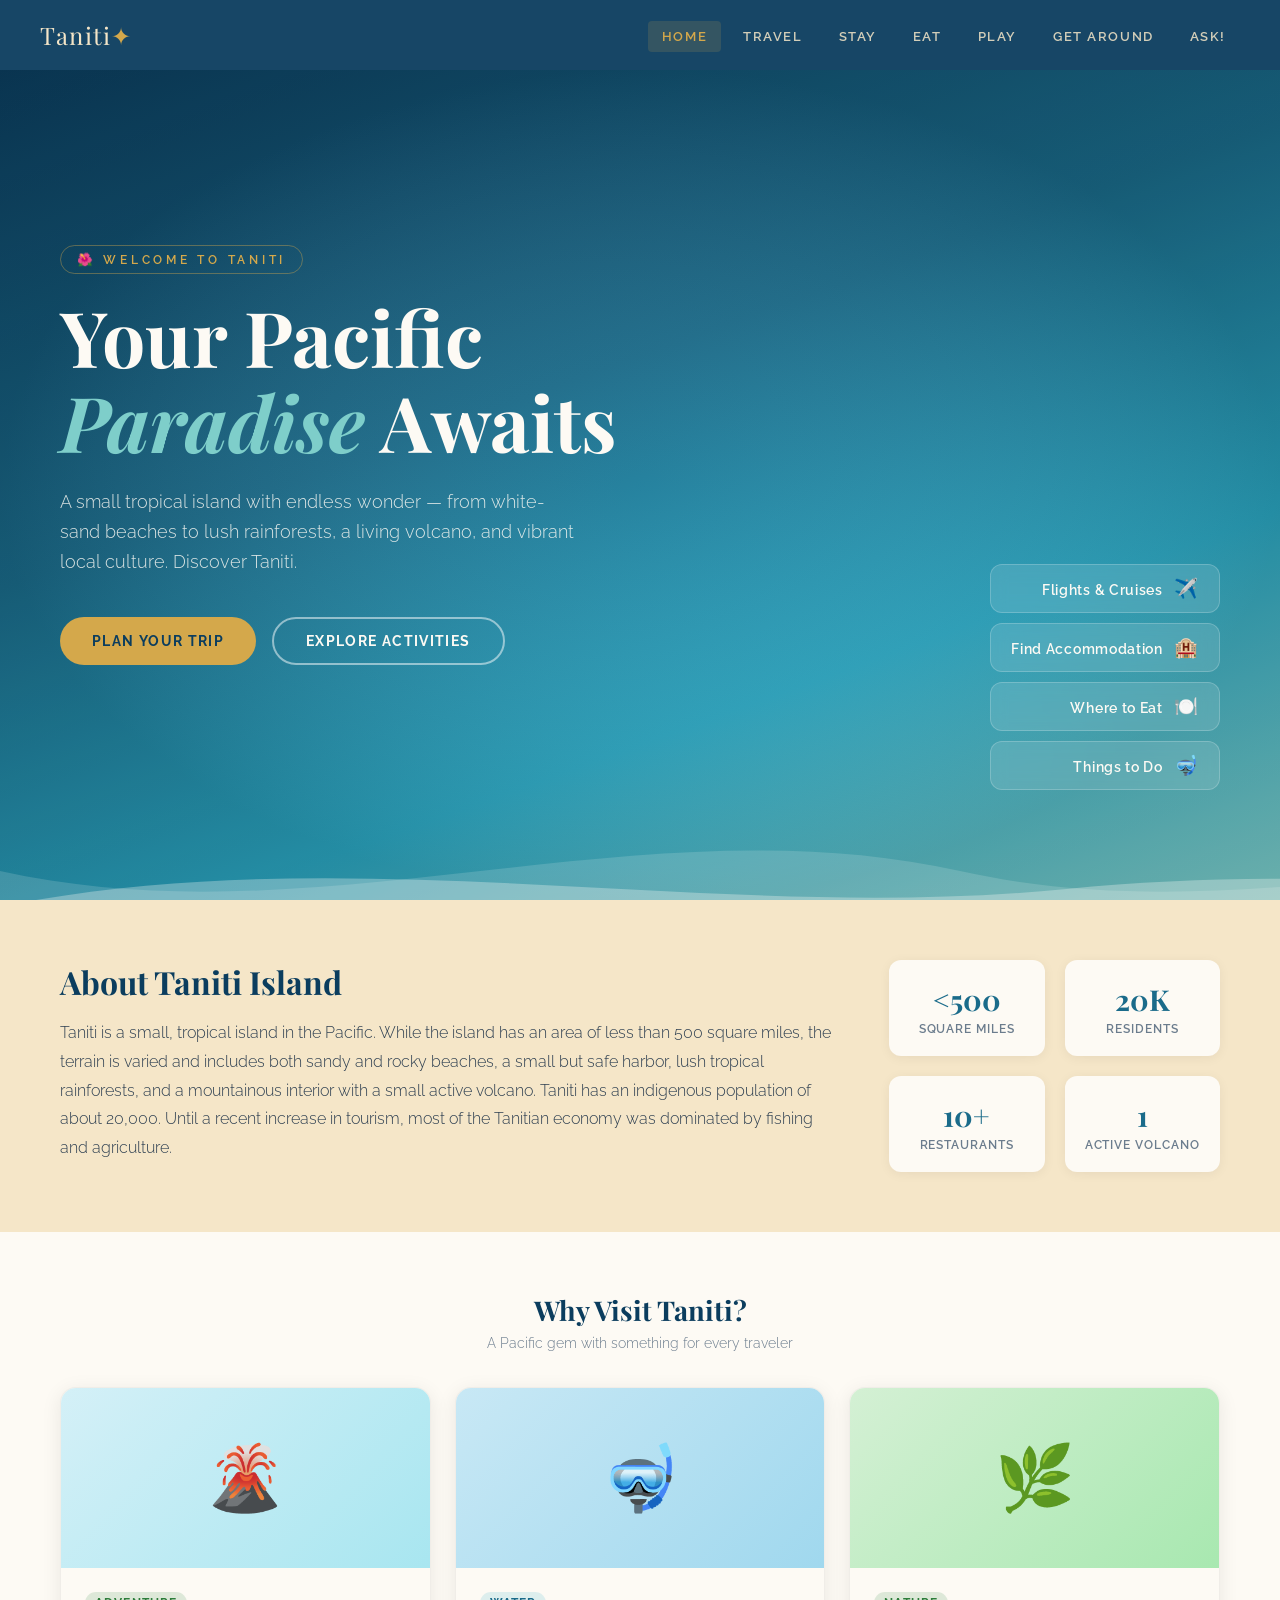
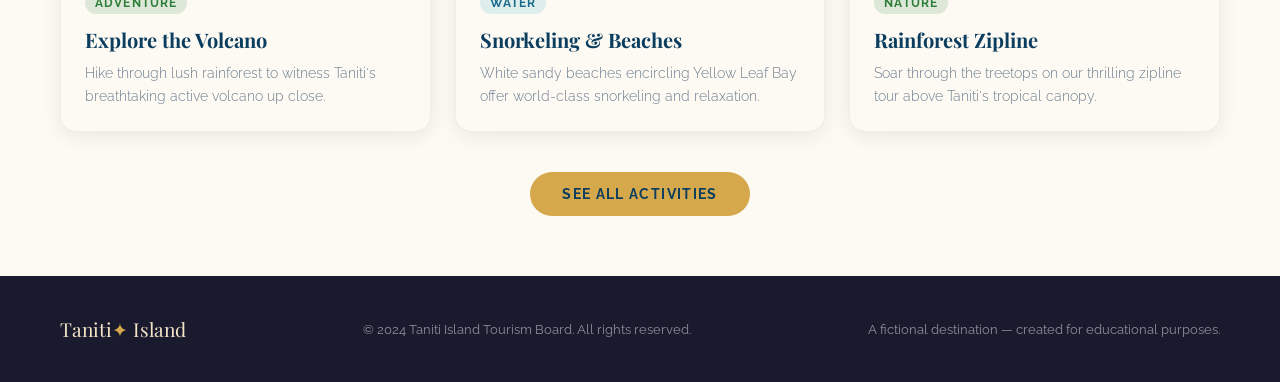
==== index.html @ 2d3d03e2 "Rename taniti_island.html to index.html" ====
<!DOCTYPE html>
<html lang="en">
<head>
<meta charset="UTF-8">
<meta name="viewport" content="width=device-width, initial-scale=1.0">
<title>Taniti Island — Your Pacific Paradise</title>
<link rel="preconnect" href="https://fonts.googleapis.com">
<link href="https://fonts.googleapis.com/css2?family=Playfair+Display:ital,wght@0,400;0,700;1,400&family=Raleway:wght@300;400;500;600&display=swap" rel="stylesheet">

<style>
  /* ===== CSS VARIABLES ===== */
  :root {
    --sand: #F5E6C8;
    --deep-ocean: #0B3D5E;
    --ocean: #1A6B8A;
    --lagoon: #2AA5C0;
    --seafoam: #7ECECA;
    --palm: #2D7D3A;
    --leaf: #4CA85A;
    --volcano: #C0432B;
    --gold: #D4A84B;
    --white: #FDFAF4;
    --dark: #1A1A2E;
    --text: #2C3E50;
    --light-text: #6B7C8D;
    --nav-h: 70px;
  }

  * { margin: 0; padding: 0; box-sizing: border-box; }

  html { scroll-behavior: smooth; }

  body {
    font-family: 'Raleway', sans-serif;
    background: var(--white);
    color: var(--text);
    overflow-x: hidden;
  }

  /* ===== NAVIGATION ===== */
  nav {
    position: fixed;
    top: 0; left: 0; right: 0;
    z-index: 1000;
    height: var(--nav-h);
    background: rgba(11, 61, 94, 0.95);
    backdrop-filter: blur(10px);
    display: flex;
    align-items: center;
    justify-content: space-between;
    padding: 0 40px;
    transition: background 0.3s;
  }

  nav.scrolled { background: rgba(11, 61, 94, 1); }

  .nav-logo {
    font-family: 'Playfair Display', serif;
    font-size: 1.5rem;
    color: var(--sand);
    text-decoration: none;
    letter-spacing: 0.05em;
  }

  .nav-logo span { color: var(--gold); }

  .nav-links {
    display: flex;
    gap: 8px;
    list-style: none;
  }

  .nav-links a {
    color: rgba(245, 230, 200, 0.85);
    text-decoration: none;
    font-size: 0.82rem;
    font-weight: 600;
    letter-spacing: 0.12em;
    text-transform: uppercase;
    padding: 8px 14px;
    border-radius: 4px;
    transition: all 0.2s;
  }

  .nav-links a:hover {
    color: var(--sand);
    background: rgba(255,255,255,0.1);
  }

  .nav-links a.active {
    color: var(--gold);
    background: rgba(212, 168, 75, 0.15);
  }

  .hamburger {
    display: none;
    flex-direction: column;
    gap: 5px;
    background: none;
    border: none;
    cursor: pointer;
    padding: 8px;
  }

  .hamburger span {
    display: block;
    width: 24px;
    height: 2px;
    background: var(--sand);
    transition: all 0.3s;
  }

  /* ===== PAGES / SECTIONS ===== */
  .page {
    display: none;
    min-height: 100vh;
    padding-top: var(--nav-h);
    animation: fadeIn 0.4s ease;
  }

  .page.active { display: block; }

  @keyframes fadeIn {
    from { opacity: 0; transform: translateY(10px); }
    to { opacity: 1; transform: translateY(0); }
  }

  /* ===== HERO ===== */
  .hero {
    min-height: calc(100vh - var(--nav-h));
    background: linear-gradient(160deg, var(--deep-ocean) 0%, var(--ocean) 40%, var(--lagoon) 70%, var(--seafoam) 100%);
    position: relative;
    display: flex;
    align-items: center;
    overflow: hidden;
  }

  .hero::before {
    content: '';
    position: absolute;
    inset: 0;
    background: url("data:image/svg+xml,%3Csvg xmlns='http://www.w3.org/2000/svg' width='100%25' height='100%25'%3E%3Cdefs%3E%3CradialGradient id='a' cx='50%25' cy='50%25'%3E%3Cstop offset='0' stop-color='%23ffffff' stop-opacity='.03'/%3E%3Cstop offset='1' stop-color='%23000000' stop-opacity='.15'/%3E%3C/radialGradient%3E%3C/defs%3E%3Crect width='100%25' height='100%25' fill='url(%23a)'/%3E%3C/svg%3E");
  }

  /* Wave decoration */
  .waves {
    position: absolute;
    bottom: 0; left: 0; right: 0;
    height: 100px;
    overflow: hidden;
  }

  .waves svg { display: block; width: 200%; animation: wave 8s linear infinite; }

  @keyframes wave {
    from { transform: translateX(0); }
    to { transform: translateX(-50%); }
  }

  .hero-content {
    position: relative;
    z-index: 2;
    max-width: 750px;
    padding: 60px 60px 120px;
  }

  .hero-eyebrow {
    display: inline-block;
    color: var(--gold);
    font-size: 0.78rem;
    font-weight: 600;
    letter-spacing: 0.3em;
    text-transform: uppercase;
    margin-bottom: 20px;
    border: 1px solid rgba(212,168,75,0.4);
    padding: 6px 16px;
    border-radius: 20px;
  }

  .hero h1 {
    font-family: 'Playfair Display', serif;
    font-size: clamp(2.8rem, 6vw, 5.5rem);
    color: var(--white);
    line-height: 1.1;
    margin-bottom: 24px;
  }

  .hero h1 em {
    font-style: italic;
    color: var(--seafoam);
  }

  .hero p {
    font-size: 1.1rem;
    color: rgba(253, 250, 244, 0.85);
    line-height: 1.7;
    max-width: 520px;
    margin-bottom: 40px;
    font-weight: 300;
  }

  .hero-btns { display: flex; gap: 16px; flex-wrap: wrap; }

  .btn {
    display: inline-block;
    padding: 14px 32px;
    border-radius: 50px;
    font-family: 'Raleway', sans-serif;
    font-size: 0.85rem;
    font-weight: 700;
    letter-spacing: 0.1em;
    text-transform: uppercase;
    cursor: pointer;
    border: none;
    transition: all 0.3s;
    text-decoration: none;
  }

  .btn-primary {
    background: var(--gold);
    color: var(--deep-ocean);
  }

  .btn-primary:hover {
    background: #e8bb55;
    transform: translateY(-2px);
    box-shadow: 0 8px 24px rgba(212,168,75,0.4);
  }

  .btn-outline {
    background: transparent;
    color: var(--white);
    border: 2px solid rgba(255,255,255,0.5);
  }

  .btn-outline:hover {
    border-color: var(--white);
    background: rgba(255,255,255,0.1);
    transform: translateY(-2px);
  }

  /* Quick nav cards on hero */
  .quick-nav {
    position: absolute;
    bottom: 110px;
    right: 60px;
    display: flex;
    flex-direction: column;
    gap: 10px;
  }

  .quick-card {
    background: rgba(255,255,255,0.12);
    backdrop-filter: blur(8px);
    border: 1px solid rgba(255,255,255,0.2);
    border-radius: 12px;
    padding: 12px 20px;
    color: var(--white);
    cursor: pointer;
    transition: all 0.2s;
    text-align: right;
    font-size: 0.85rem;
    font-weight: 600;
    letter-spacing: 0.05em;
  }

  .quick-card:hover {
    background: rgba(255,255,255,0.2);
    transform: translateX(-4px);
  }

  .quick-card .icon { font-size: 1.2rem; margin-left: 8px; }

  /* ===== ABOUT STRIP ===== */
  .about-strip {
    background: var(--sand);
    padding: 60px;
    display: flex;
    gap: 50px;
    align-items: flex-start;
  }

  .about-text { flex: 1; }

  .about-text h2 {
    font-family: 'Playfair Display', serif;
    font-size: 2rem;
    color: var(--deep-ocean);
    margin-bottom: 16px;
  }

  .about-text p {
    color: var(--text);
    line-height: 1.8;
    font-weight: 300;
    font-size: 1rem;
  }

  .island-stats {
    display: grid;
    grid-template-columns: 1fr 1fr;
    gap: 20px;
    min-width: 280px;
  }

  .stat-box {
    background: var(--white);
    border-radius: 12px;
    padding: 20px;
    text-align: center;
    box-shadow: 0 2px 12px rgba(0,0,0,0.06);
  }

  .stat-box .num {
    font-family: 'Playfair Display', serif;
    font-size: 1.8rem;
    color: var(--ocean);
    font-weight: 700;
  }

  .stat-box .label {
    font-size: 0.75rem;
    color: var(--light-text);
    font-weight: 600;
    letter-spacing: 0.08em;
    text-transform: uppercase;
    margin-top: 4px;
  }

  /* ===== SECTION STYLES ===== */
  .section-hero {
    background: linear-gradient(135deg, var(--deep-ocean) 0%, var(--ocean) 100%);
    padding: 80px 60px 60px;
    color: var(--white);
    position: relative;
    overflow: hidden;
  }

  .section-hero::after {
    content: attr(data-emoji);
    position: absolute;
    right: 80px;
    top: 50%;
    transform: translateY(-50%);
    font-size: 8rem;
    opacity: 0.15;
  }

  .section-hero h1 {
    font-family: 'Playfair Display', serif;
    font-size: 3rem;
    margin-bottom: 12px;
  }

  .section-hero p {
    font-size: 1.05rem;
    opacity: 0.8;
    font-weight: 300;
    max-width: 600px;
  }

  .breadcrumb {
    font-size: 0.8rem;
    opacity: 0.6;
    margin-bottom: 16px;
    font-weight: 500;
    letter-spacing: 0.1em;
    text-transform: uppercase;
  }

  .content-area { padding: 60px; }

  /* ===== TABS ===== */
  .tabs {
    display: flex;
    gap: 4px;
    background: var(--sand);
    border-radius: 12px;
    padding: 6px;
    margin-bottom: 40px;
    flex-wrap: wrap;
  }

  .tab-btn {
    padding: 10px 22px;
    border-radius: 8px;
    border: none;
    background: transparent;
    color: var(--light-text);
    font-family: 'Raleway', sans-serif;
    font-size: 0.85rem;
    font-weight: 600;
    cursor: pointer;
    transition: all 0.2s;
    letter-spacing: 0.05em;
  }

  .tab-btn.active {
    background: var(--white);
    color: var(--ocean);
    box-shadow: 0 2px 8px rgba(0,0,0,0.1);
  }

  .tab-content { display: none; }
  .tab-content.active { display: block; animation: fadeIn 0.3s ease; }

  /* ===== CARDS ===== */
  .card-grid {
    display: grid;
    grid-template-columns: repeat(auto-fill, minmax(280px, 1fr));
    gap: 24px;
    margin-bottom: 40px;
  }

  .card {
    background: var(--white);
    border-radius: 16px;
    overflow: hidden;
    box-shadow: 0 4px 20px rgba(0,0,0,0.08);
    transition: all 0.3s;
    border: 1px solid rgba(0,0,0,0.05);
  }

  .card:hover {
    transform: translateY(-4px);
    box-shadow: 0 12px 40px rgba(0,0,0,0.12);
  }

  .card-img {
    height: 180px;
    display: flex;
    align-items: center;
    justify-content: center;
    font-size: 4rem;
  }

  .card-body { padding: 24px; }

  .card-body h3 {
    font-family: 'Playfair Display', serif;
    font-size: 1.25rem;
    color: var(--deep-ocean);
    margin-bottom: 8px;
  }

  .card-body p {
    color: var(--light-text);
    font-size: 0.9rem;
    line-height: 1.6;
    font-weight: 300;
  }

  .card-tag {
    display: inline-block;
    font-size: 0.72rem;
    font-weight: 700;
    letter-spacing: 0.1em;
    text-transform: uppercase;
    padding: 4px 10px;
    border-radius: 20px;
    margin-bottom: 12px;
  }

  .tag-local { background: rgba(76,168,90,0.15); color: var(--palm); }
  .tag-resort { background: rgba(212,168,75,0.2); color: #9a7410; }
  .tag-budget { background: rgba(26,107,138,0.15); color: var(--ocean); }
  .tag-family { background: rgba(192,67,43,0.12); color: var(--volcano); }
  .tag-outdoor { background: rgba(45,125,58,0.15); color: var(--palm); }
  .tag-culture { background: rgba(212,168,75,0.2); color: #9a7410; }
  .tag-water { background: rgba(42,165,192,0.15); color: var(--ocean); }
  .tag-rainy { background: rgba(107,124,141,0.15); color: var(--light-text); }

  /* ===== BOOKING WIDGET ===== */
  .booking-widget {
    background: linear-gradient(135deg, var(--deep-ocean), var(--ocean));
    border-radius: 20px;
    padding: 36px;
    margin-bottom: 40px;
    color: var(--white);
  }

  .booking-widget h3 {
    font-family: 'Playfair Display', serif;
    font-size: 1.5rem;
    margin-bottom: 6px;
  }

  .booking-widget p { opacity: 0.7; font-size: 0.9rem; margin-bottom: 24px; font-weight: 300; }

  .booking-form {
    display: grid;
    grid-template-columns: repeat(auto-fit, minmax(160px, 1fr));
    gap: 14px;
    align-items: end;
  }

  .form-group label {
    display: block;
    font-size: 0.75rem;
    font-weight: 600;
    letter-spacing: 0.1em;
    text-transform: uppercase;
    opacity: 0.7;
    margin-bottom: 8px;
  }

  .form-group input,
  .form-group select {
    width: 100%;
    padding: 12px 16px;
    border-radius: 10px;
    border: 1px solid rgba(255,255,255,0.2);
    background: rgba(255,255,255,0.1);
    color: var(--white);
    font-family: 'Raleway', sans-serif;
    font-size: 0.9rem;
    outline: none;
    transition: border 0.2s;
  }

  .form-group input::placeholder { opacity: 0.5; }

  .form-group input:focus,
  .form-group select:focus {
    border-color: rgba(255,255,255,0.5);
    background: rgba(255,255,255,0.15);
  }

  .form-group select option { background: var(--deep-ocean); }

  .btn-book {
    padding: 14px 28px;
    border-radius: 10px;
    background: var(--gold);
    color: var(--deep-ocean);
    font-family: 'Raleway', sans-serif;
    font-weight: 700;
    font-size: 0.9rem;
    border: none;
    cursor: pointer;
    transition: all 0.2s;
    white-space: nowrap;
  }

  .btn-book:hover { background: #e8bb55; transform: translateY(-1px); }

  /* ===== TRANSPORT CARDS ===== */
  .transport-grid {
    display: grid;
    grid-template-columns: repeat(auto-fill, minmax(240px, 1fr));
    gap: 20px;
  }

  .transport-card {
    background: var(--white);
    border-radius: 16px;
    padding: 28px;
    box-shadow: 0 4px 20px rgba(0,0,0,0.06);
    border-left: 4px solid var(--lagoon);
    transition: transform 0.2s;
  }

  .transport-card:hover { transform: translateY(-3px); }

  .transport-card .t-icon { font-size: 2.5rem; margin-bottom: 14px; }

  .transport-card h3 {
    font-family: 'Playfair Display', serif;
    font-size: 1.15rem;
    color: var(--deep-ocean);
    margin-bottom: 8px;
  }

  .transport-card p {
    color: var(--light-text);
    font-size: 0.88rem;
    line-height: 1.6;
    font-weight: 300;
  }

  /* ===== MAP PLACEHOLDER ===== */
  .map-container {
    background: linear-gradient(135deg, #d4e8f0 0%, #a8d4e0 50%, #7ec8d8 100%);
    border-radius: 20px;
    height: 380px;
    display: flex;
    align-items: center;
    justify-content: center;
    flex-direction: column;
    gap: 12px;
    margin-top: 40px;
    position: relative;
    overflow: hidden;
    border: 2px solid rgba(26,107,138,0.2);
  }

  .map-container::before {
    content: '';
    position: absolute;
    inset: 0;
    background: url("data:image/svg+xml,%3Csvg xmlns='http://www.w3.org/2000/svg' width='60' height='60'%3E%3Ccircle cx='30' cy='30' r='1' fill='rgba(11,61,94,0.1)'/%3E%3C/svg%3E") repeat;
  }

  .map-pin {
    font-size: 3rem;
    filter: drop-shadow(0 4px 8px rgba(0,0,0,0.2));
    animation: bounce 2s ease-in-out infinite;
  }

  @keyframes bounce {
    0%, 100% { transform: translateY(0); }
    50% { transform: translateY(-10px); }
  }

  .map-container p {
    color: var(--deep-ocean);
    font-weight: 600;
    font-size: 0.95rem;
    opacity: 0.8;
    position: relative;
  }

  .map-container span {
    font-size: 0.8rem;
    opacity: 0.6;
    position: relative;
  }

  /* ===== RESTAURANT ITEMS ===== */
  .restaurant-list { display: flex; flex-direction: column; gap: 16px; }

  .restaurant-item {
    background: var(--white);
    border-radius: 14px;
    padding: 20px 24px;
    display: flex;
    align-items: center;
    gap: 20px;
    box-shadow: 0 2px 12px rgba(0,0,0,0.06);
    transition: transform 0.2s;
  }

  .restaurant-item:hover { transform: translateX(4px); }

  .r-icon {
    width: 56px;
    height: 56px;
    border-radius: 14px;
    display: flex;
    align-items: center;
    justify-content: center;
    font-size: 1.6rem;
    flex-shrink: 0;
  }

  .restaurant-item h4 {
    font-family: 'Playfair Display', serif;
    font-size: 1.05rem;
    color: var(--deep-ocean);
    margin-bottom: 4px;
  }

  .restaurant-item p {
    font-size: 0.85rem;
    color: var(--light-text);
    font-weight: 300;
  }

  .r-location {
    margin-left: auto;
    font-size: 0.78rem;
    font-weight: 600;
    color: var(--light-text);
    letter-spacing: 0.08em;
    text-transform: uppercase;
    text-align: right;
    flex-shrink: 0;
  }

  /* ===== FAQ ===== */
  .faq-list { display: flex; flex-direction: column; gap: 12px; }

  .faq-item {
    background: var(--white);
    border-radius: 14px;
    overflow: hidden;
    box-shadow: 0 2px 10px rgba(0,0,0,0.06);
  }

  .faq-question {
    width: 100%;
    padding: 20px 24px;
    background: none;
    border: none;
    text-align: left;
    font-family: 'Raleway', sans-serif;
    font-size: 0.95rem;
    font-weight: 600;
    color: var(--deep-ocean);
    cursor: pointer;
    display: flex;
    justify-content: space-between;
    align-items: center;
    transition: background 0.2s;
  }

  .faq-question:hover { background: rgba(26,107,138,0.05); }

  .faq-question.open { color: var(--ocean); }

  .faq-arrow {
    transition: transform 0.3s;
    color: var(--lagoon);
    font-size: 1.1rem;
  }

  .faq-question.open .faq-arrow { transform: rotate(180deg); }

  .faq-answer {
    max-height: 0;
    overflow: hidden;
    transition: max-height 0.35s ease;
  }

  .faq-answer-inner {
    padding: 0 24px 20px;
    color: var(--light-text);
    font-size: 0.9rem;
    line-height: 1.7;
    font-weight: 300;
    border-top: 1px solid rgba(0,0,0,0.05);
    padding-top: 16px;
  }

  /* ===== CONTACT FORM ===== */
  .contact-form {
    background: var(--white);
    border-radius: 20px;
    padding: 40px;
    box-shadow: 0 4px 24px rgba(0,0,0,0.08);
    max-width: 640px;
  }

  .contact-form h3 {
    font-family: 'Playfair Display', serif;
    font-size: 1.6rem;
    color: var(--deep-ocean);
    margin-bottom: 8px;
  }

  .contact-form > p {
    color: var(--light-text);
    font-size: 0.9rem;
    margin-bottom: 28px;
    font-weight: 300;
  }

  .cf-group { margin-bottom: 20px; }

  .cf-group label {
    display: block;
    font-size: 0.8rem;
    font-weight: 700;
    letter-spacing: 0.08em;
    text-transform: uppercase;
    color: var(--deep-ocean);
    margin-bottom: 8px;
  }

  .cf-group input,
  .cf-group textarea,
  .cf-group select {
    width: 100%;
    padding: 13px 16px;
    border: 1.5px solid #e0e7ed;
    border-radius: 10px;
    font-family: 'Raleway', sans-serif;
    font-size: 0.9rem;
    color: var(--text);
    outline: none;
    transition: border 0.2s;
    background: var(--white);
  }

  .cf-group input:focus,
  .cf-group textarea:focus,
  .cf-group select:focus {
    border-color: var(--lagoon);
    box-shadow: 0 0 0 3px rgba(42,165,192,0.15);
  }

  .cf-group textarea { height: 120px; resize: vertical; }

  /* ===== FAQ SEARCH ===== */
  .faq-search-wrap {
    position: relative;
    margin-bottom: 28px;
  }

  .faq-search {
    width: 100%;
    padding: 14px 20px 14px 48px;
    border: 1.5px solid #e0e7ed;
    border-radius: 50px;
    font-family: 'Raleway', sans-serif;
    font-size: 0.95rem;
    outline: none;
    transition: border 0.2s;
    background: var(--white);
  }

  .faq-search:focus { border-color: var(--lagoon); }

  .faq-search-icon {
    position: absolute;
    left: 18px;
    top: 50%;
    transform: translateY(-50%);
    color: var(--light-text);
    font-size: 1rem;
  }

  /* ===== CONFIRMATION ===== */
  .confirmation-box {
    background: linear-gradient(135deg, var(--palm), var(--leaf));
    color: var(--white);
    border-radius: 20px;
    padding: 50px;
    text-align: center;
    display: none;
  }

  .confirmation-box.show { display: block; animation: fadeIn 0.4s ease; }

  .confirmation-box .check { font-size: 4rem; margin-bottom: 16px; }

  .confirmation-box h3 {
    font-family: 'Playfair Display', serif;
    font-size: 2rem;
    margin-bottom: 12px;
  }

  .confirmation-box p { opacity: 0.85; font-weight: 300; font-size: 1rem; }

  /* ===== FOOTER ===== */
  footer {
    background: var(--dark);
    color: rgba(255,255,255,0.5);
    padding: 40px 60px;
    display: flex;
    justify-content: space-between;
    align-items: center;
    flex-wrap: wrap;
    gap: 20px;
  }

  footer .logo {
    font-family: 'Playfair Display', serif;
    font-size: 1.2rem;
    color: var(--sand);
  }

  footer .logo span { color: var(--gold); }

  footer p { font-size: 0.8rem; }

  footer nav-links { display: flex; gap: 20px; }

  .info-badge {
    display: inline-flex;
    align-items: center;
    gap: 6px;
    background: rgba(192,67,43,0.1);
    color: var(--volcano);
    border: 1px solid rgba(192,67,43,0.2);
    border-radius: 20px;
    padding: 5px 14px;
    font-size: 0.78rem;
    font-weight: 600;
    margin-bottom: 20px;
  }

  .section-divider {
    height: 3px;
    background: linear-gradient(90deg, var(--lagoon), var(--seafoam), transparent);
    border: none;
    margin: 40px 0;
  }

  h2.sub-heading {
    font-family: 'Playfair Display', serif;
    font-size: 1.7rem;
    color: var(--deep-ocean);
    margin-bottom: 6px;
  }

  p.sub-desc {
    color: var(--light-text);
    font-size: 0.9rem;
    margin-bottom: 28px;
    font-weight: 300;
  }

  /* ===== RESPONSIVE ===== */
  @media (max-width: 768px) {
    nav { padding: 0 20px; }

    .nav-links {
      display: none;
      position: absolute;
      top: var(--nav-h);
      left: 0; right: 0;
      background: var(--deep-ocean);
      flex-direction: column;
      padding: 20px;
      gap: 4px;
    }

    .nav-links.open { display: flex; }
    .hamburger { display: flex; }

    .hero-content { padding: 40px 24px 120px; }
    .quick-nav { display: none; }
    .about-strip { flex-direction: column; padding: 40px 24px; }
    .content-area { padding: 40px 24px; }
    .section-hero { padding: 60px 24px 40px; }
    footer { padding: 30px 24px; flex-direction: column; align-items: flex-start; }
    .booking-form { grid-template-columns: 1fr; }
    .tabs { flex-direction: column; }
  }
</style>
</head>
<body>

<!-- NAVIGATION -->
<nav id="mainNav">
  <a class="nav-logo" href="#" onclick="showPage('home')">Taniti<span>✦</span></a>
  <ul class="nav-links" id="navLinks">
    <li><a href="#" onclick="showPage('home')" class="active" id="nav-home">Home</a></li>
    <li><a href="#" onclick="showPage('travel')" id="nav-travel">Travel</a></li>
    <li><a href="#" onclick="showPage('stay')" id="nav-stay">Stay</a></li>
    <li><a href="#" onclick="showPage('eat')" id="nav-eat">Eat</a></li>
    <li><a href="#" onclick="showPage('play')" id="nav-play">Play</a></li>
    <li><a href="#" onclick="showPage('getaround')" id="nav-getaround">Get Around</a></li>
    <li><a href="#" onclick="showPage('ask')" id="nav-ask">Ask!</a></li>
  </ul>
  <button class="hamburger" id="hamburger" onclick="toggleMenu()">
    <span></span><span></span><span></span>
  </button>
</nav>

<!-- ==================== HOME PAGE ==================== -->
<div id="page-home" class="page active">
  <section class="hero">
    <div class="hero-content">
      <span class="hero-eyebrow">🌺 Welcome to Taniti</span>
      <h1>Your Pacific <em>Paradise</em> Awaits</h1>
      <p>A small tropical island with endless wonder — from white-sand beaches to lush rainforests, a living volcano, and vibrant local culture. Discover Taniti.</p>
      <div class="hero-btns">
        <button class="btn btn-primary" onclick="showPage('travel')">Plan Your Trip</button>
        <button class="btn btn-outline" onclick="showPage('play')">Explore Activities</button>
      </div>
    </div>

    <div class="quick-nav">
      <div class="quick-card" onclick="showPage('travel')">Flights & Cruises <span class="icon">✈️</span></div>
      <div class="quick-card" onclick="showPage('stay')">Find Accommodation <span class="icon">🏨</span></div>
      <div class="quick-card" onclick="showPage('eat')">Where to Eat <span class="icon">🍽️</span></div>
      <div class="quick-card" onclick="showPage('play')">Things to Do <span class="icon">🤿</span></div>
    </div>

    <div class="waves">
      <svg viewBox="0 0 1440 80" xmlns="http://www.w3.org/2000/svg" preserveAspectRatio="none">
        <path d="M0,40 C180,80 360,0 540,40 C720,80 900,0 1080,40 C1260,80 1440,20 1440,40 L1440,80 L0,80 Z" fill="rgba(253,250,244,0.15)"/>
        <path d="M0,60 C200,20 400,70 600,50 C800,30 1000,70 1200,50 C1300,40 1380,60 1440,55 L1440,80 L0,80 Z" fill="rgba(253,250,244,0.3)"/>
      </svg>
    </div>
  </section>

  <section class="about-strip">
    <div class="about-text">
      <h2>About Taniti Island</h2>
      <p>Taniti is a small, tropical island in the Pacific. While the island has an area of less than 500 square miles, the terrain is varied and includes both sandy and rocky beaches, a small but safe harbor, lush tropical rainforests, and a mountainous interior with a small active volcano. Taniti has an indigenous population of about 20,000. Until a recent increase in tourism, most of the Tanitian economy was dominated by fishing and agriculture.</p>
    </div>
    <div class="island-stats">
      <div class="stat-box"><div class="num">&lt;500</div><div class="label">Square Miles</div></div>
      <div class="stat-box"><div class="num">20K</div><div class="label">Residents</div></div>
      <div class="stat-box"><div class="num">10+</div><div class="label">Restaurants</div></div>
      <div class="stat-box"><div class="num">1</div><div class="label">Active Volcano</div></div>
    </div>
  </section>

  <!-- Featured Activities Preview -->
  <section style="padding: 60px; background: var(--white);">
    <h2 class="sub-heading" style="text-align:center; margin-bottom:6px;">Why Visit Taniti?</h2>
    <p class="sub-desc" style="text-align:center; margin-bottom:36px;">A Pacific gem with something for every traveler</p>
    <div class="card-grid">
      <div class="card" onclick="showPage('play')">
        <div class="card-img" style="background: linear-gradient(135deg,#d4f0f7,#a8e6f0);">🌋</div>
        <div class="card-body">
          <span class="card-tag tag-outdoor">Adventure</span>
          <h3>Explore the Volcano</h3>
          <p>Hike through lush rainforest to witness Taniti's breathtaking active volcano up close.</p>
        </div>
      </div>
      <div class="card" onclick="showPage('play')">
        <div class="card-img" style="background: linear-gradient(135deg,#c8e8f5,#a0d8ee);">🤿</div>
        <div class="card-body">
          <span class="card-tag tag-water">Water</span>
          <h3>Snorkeling & Beaches</h3>
          <p>White sandy beaches encircling Yellow Leaf Bay offer world-class snorkeling and relaxation.</p>
        </div>
      </div>
      <div class="card" onclick="showPage('play')">
        <div class="card-img" style="background: linear-gradient(135deg,#d4f0d4,#a8e8b0);">🌿</div>
        <div class="card-body">
          <span class="card-tag tag-outdoor">Nature</span>
          <h3>Rainforest Zipline</h3>
          <p>Soar through the treetops on our thrilling zipline tour above Taniti's tropical canopy.</p>
        </div>
      </div>
    </div>
    <div style="text-align:center; margin-top:10px;">
      <button class="btn btn-primary" onclick="showPage('play')">See All Activities</button>
    </div>
  </section>

  <footer>
    <div class="logo">Taniti<span>✦</span> Island</div>
    <p>© 2024 Taniti Island Tourism Board. All rights reserved.</p>
    <p>A fictional destination — created for educational purposes.</p>
  </footer>
</div>

<!-- ==================== TRAVEL PAGE ==================== -->
<div id="page-travel" class="page">
  <div class="section-hero" data-emoji="✈️">
    <div class="breadcrumb">Home → Travel</div>
    <h1>Getting to Taniti</h1>
    <p>Fly or sail your way to paradise — we'll handle the rest.</p>
  </div>

  <div class="content-area">
    <div class="info-badge">🔨 Airport expansion underway — more direct flights coming soon!</div>

    <div class="tabs">
      <button class="tab-btn active" onclick="switchTab('travel', 'plane')">✈️ By Plane</button>
      <button class="tab-btn" onclick="switchTab('travel', 'ship')">🛳️ By Ship</button>
    </div>

    <div id="travel-tab-plane" class="tab-content active">
      <h2 class="sub-heading">Book Your Flight to Taniti</h2>
      <p class="sub-desc">Taniti is served by a small airport accommodating jets and propeller planes. Expansion is underway for larger aircraft.</p>

      <div class="booking-widget">
        <h3>✈️ Flight Search</h3>
        <p>Search available flights to Taniti International Airport (TNT)</p>
        <div class="booking-form">
          <div class="form-group">
            <label>From</label>
            <input type="text" placeholder="Origin city or airport">
          </div>
          <div class="form-group">
            <label>To</label>
            <input type="text" value="Taniti (TNT)" readonly>
          </div>
          <div class="form-group">
            <label>Depart</label>
            <input type="date">
          </div>
          <div class="form-group">
            <label>Return</label>
            <input type="date">
          </div>
          <div class="form-group">
            <label>Passengers</label>
            <select>
              <option>1 Adult</option>
              <option>2 Adults</option>
              <option>2 Adults, 1 Child</option>
              <option>2 Adults, 2 Children</option>
            </select>
          </div>
          <div class="form-group">
            <label>&nbsp;</label>
            <button class="btn-book" onclick="showConfirmation()">Search Flights</button>
          </div>
        </div>
      </div>
    </div>

    <div id="travel-tab-ship" class="tab-content">
      <h2 class="sub-heading">Arrive by Cruise Ship</h2>
      <p class="sub-desc">A small cruise ship docks in Yellow Leaf Bay once per week, making Taniti a perfect port of call.</p>

      <div class="booking-widget">
        <h3>🛳️ Cruise Booking</h3>
        <p>Check cruise itineraries with a Taniti port stop at Yellow Leaf Bay</p>
        <div class="booking-form">
          <div class="form-group">
            <label>Departure Port</label>
            <select>
              <option>Select departure...</option>
              <option>Honolulu, HI</option>
              <option>San Francisco, CA</option>
              <option>Seattle, WA</option>
              <option>Los Angeles, CA</option>
            </select>
          </div>
          <div class="form-group">
            <label>Travel Month</label>
            <input type="month">
          </div>
          <div class="form-group">
            <label>Guests</label>
            <select>
              <option>2 Guests</option>
              <option>3 Guests</option>
              <option>4 Guests</option>
            </select>
          </div>
          <div class="form-group">
            <label>&nbsp;</label>
            <button class="btn-book" onclick="showConfirmation()">Search Cruises</button>
          </div>
        </div>
      </div>
    </div>

    <div id="confirmationTravel" class="confirmation-box">
      <div class="check">✅</div>
      <h3>Search Submitted!</h3>
      <p>We're searching the best options for you. A travel specialist will be in touch shortly.</p>
      <button class="btn btn-outline" style="margin-top:20px; border-color: rgba(255,255,255,0.5); color: white;" onclick="hideConfirmation('confirmationTravel')">Search Again</button>
    </div>

    <div class="map-container">
      <div class="map-pin">📍</div>
      <p>Taniti Airport & Harbor — Interactive Map</p>
      <span>Draggable, zoomable map with airport and port locations marked</span>
    </div>
  </div>

  <footer>
    <div class="logo">Taniti<span>✦</span> Island</div>
    <p>© 2024 Taniti Island Tourism Board</p>
  </footer>
</div>

<!-- ==================== STAY PAGE ==================== -->
<div id="page-stay" class="page">
  <div class="section-hero" data-emoji="🏨">
    <div class="breadcrumb">Home → Stay</div>
    <h1>Where to Stay</h1>
    <p>From a luxury four-star resort to cozy family B&Bs — all strictly regulated and inspected.</p>
  </div>

  <div class="content-area">
    <div class="tabs">
      <button class="tab-btn active" onclick="switchTab('stay', 'hotels')">🏨 Hotels</button>
      <button class="tab-btn" onclick="switchTab('stay', 'resort')">⭐ Resort</button>
      <button class="tab-btn" onclick="switchTab('stay', 'hostel')">🛏️ Hostel & B&Bs</button>
    </div>

    <div id="stay-tab-hotels" class="tab-content active">
      <h2 class="sub-heading">Family-Owned Hotels</h2>
      <p class="sub-desc">A growing number of small, family-owned hotels offer authentic Tanitian hospitality.</p>
      <div class="card-grid">
        <div class="card">
          <div class="card-img" style="background: linear-gradient(135deg,#fce4c8,#f8c896);">🏠</div>
          <div class="card-body">
            <span class="card-tag tag-local">Family-Owned</span>
            <h3>Taniti City Inn</h3>
            <p>Centrally located near the harbor and native architecture. Walking distance to beaches and cultural attractions.</p>
          </div>
        </div>
        <div class="card">
          <div class="card-img" style="background: linear-gradient(135deg,#d4f0d4,#b0e0b8);">🌺</div>
          <div class="card-body">
            <span class="card-tag tag-local">Family-Owned</span>
            <h3>Yellow Leaf Bay Hotel</h3>
            <p>Overlooking the serene bay with stunning sunset views. Close to Merriton Landing's entertainment district.</p>
          </div>
        </div>
        <div class="card">
          <div class="card-img" style="background: linear-gradient(135deg,#d4e8f8,#b0d0f0);">🌴</div>
          <div class="card-body">
            <span class="card-tag tag-local">Bed & Breakfast</span>
            <h3>Rainforest Edge B&B</h3>
            <p>Nestled at the edge of the tropical rainforest with guided hike packages available for guests.</p>
          </div>
        </div>
      </div>

      <div class="booking-widget">
        <h3>🏨 Book a Hotel</h3>
        <p>Find and reserve your perfect hotel room on Taniti</p>
        <div class="booking-form">
          <div class="form-group"><label>Check In</label><input type="date"></div>
          <div class="form-group"><label>Check Out</label><input type="date"></div>
          <div class="form-group"><label>Guests</label>
            <select><option>1</option><option>2</option><option>3</option><option>4+</option></select>
          </div>
          <div class="form-group"><label>Type</label>
            <select><option>Any Hotel</option><option>Family-Owned</option><option>B&B</option></select>
          </div>
          <div class="form-group"><label>&nbsp;</label><button class="btn-book" onclick="showConfirmation()">Check Availability</button></div>
        </div>
      </div>
    </div>

    <div id="stay-tab-resort" class="tab-content">
      <h2 class="sub-heading">Four-Star Resort</h2>
      <p class="sub-desc">Taniti's premier accommodation — the island's only large resort with full amenities.</p>
      <div class="card-grid">
        <div class="card">
          <div class="card-img" style="background: linear-gradient(135deg,#fce4a0,#f8c84a); font-size: 5rem;">🌟</div>
          <div class="card-body">
            <span class="card-tag tag-resort">Four-Star Resort</span>
            <h3>Taniti Grand Resort</h3>
            <p>The island's flagship luxury property with ocean views, a full-service spa, multiple dining options, and direct beach access on Yellow Leaf Bay.</p>
          </div>
        </div>
      </div>
      <div class="booking-widget">
        <h3>⭐ Resort Reservation</h3>
        <p>Book your luxury stay at Taniti Grand Resort</p>
        <div class="booking-form">
          <div class="form-group"><label>Arrival</label><input type="date"></div>
          <div class="form-group"><label>Departure</label><input type="date"></div>
          <div class="form-group"><label>Room Type</label>
            <select><option>Ocean View Suite</option><option>Garden Room</option><option>Beachfront Villa</option></select>
          </div>
          <div class="form-group"><label>Guests</label>
            <select><option>1</option><option>2</option><option>3</option><option>4+</option></select>
          </div>
          <div class="form-group"><label>&nbsp;</label><button class="btn-book" onclick="showConfirmation()">Reserve Now</button></div>
        </div>
      </div>
    </div>

    <div id="stay-tab-hostel" class="tab-content">
      <h2 class="sub-heading">Budget-Friendly Stays</h2>
      <p class="sub-desc">Taniti's hostel provides affordable accommodation for backpackers and solo travelers.</p>
      <div class="card-grid">
        <div class="card">
          <div class="card-img" style="background: linear-gradient(135deg,#e0d4f0,#c8b8e8);">🛏️</div>
          <div class="card-body">
            <span class="card-tag tag-budget">Hostel</span>
            <h3>Taniti Backpackers Hostel</h3>
            <p>Clean, friendly, and affordable. Dorm and private rooms available. Great place to meet fellow travelers exploring the island.</p>
          </div>
        </div>
      </div>
      <div class="booking-widget">
        <h3>🛏️ Hostel Booking</h3>
        <p>Reserve a bed or private room at Taniti's hostel</p>
        <div class="booking-form">
          <div class="form-group"><label>Check In</label><input type="date"></div>
          <div class="form-group"><label>Check Out</label><input type="date"></div>
          <div class="form-group"><label>Room Type</label>
            <select><option>Dorm Bed</option><option>Private Room</option></select>
          </div>
          <div class="form-group"><label>&nbsp;</label><button class="btn-book" onclick="showConfirmation()">Book Bed</button></div>
        </div>
      </div>
    </div>

    <div class="map-container">
      <div class="map-pin">🗺️</div>
      <p>All Accommodations — Interactive Map</p>
      <span>Draggable, zoomable map with all lodging locations marked</span>
    </div>
  </div>

  <footer>
    <div class="logo">Taniti<span>✦</span> Island</div>
    <p>© 2024 Taniti Island Tourism Board</p>
  </footer>
</div>

<!-- ==================== EAT PAGE ==================== -->
<div id="page-eat" class="page">
  <div class="section-hero" data-emoji="🍽️">
    <div class="breadcrumb">Home → Eat</div>
    <h1>Dining on Taniti</h1>
    <p>10 restaurants, 2 supermarkets, and a 24-hour convenience store — you'll never go hungry on Taniti.</p>
  </div>

  <div class="content-area">
    <div class="tabs">
      <button class="tab-btn active" onclick="switchTab('eat', 'bycuisine')">🍜 By Cuisine</button>
      <button class="tab-btn" onclick="switchTab('eat', 'bylocation')">📍 By Location</button>
      <button class="tab-btn" onclick="switchTab('eat', 'grocery')">🛒 Grocery</button>
    </div>

    <div id="eat-tab-bycuisine" class="tab-content active">
      <h2 class="sub-heading">Restaurants by Cuisine</h2>
      <p class="sub-desc">Explore Taniti's diverse dining scene with local favorites and international options.</p>

      <div style="margin-bottom: 28px;">
        <h3 style="font-family: 'Playfair Display', serif; color: var(--palm); margin-bottom: 16px; font-size: 1.1rem;">🐟 Local Eats (5 restaurants)</h3>
        <div class="restaurant-list">
          <div class="restaurant-item">
            <div class="r-icon" style="background: rgba(76,168,90,0.1);">🐟</div>
            <div>
              <h4>Harbor Fish & Rice</h4>
              <p>Fresh-caught local fish with traditional Tanitian rice dishes. A true taste of island life.</p>
            </div>
            <div class="r-location">Taniti City</div>
          </div>
          <div class="restaurant-item">
            <div class="r-icon" style="background: rgba(76,168,90,0.1);">🌺</div>
            <div>
              <h4>Yellow Leaf Kitchen</h4>
              <p>Family-run restaurant serving generations-old recipes overlooking the bay.</p>
            </div>
            <div class="r-location">Merriton Landing</div>
          </div>
          <div class="restaurant-item">
            <div class="r-icon" style="background: rgba(76,168,90,0.1);">🍚</div>
            <div>
              <h4>The Fishing Village</h4>
              <p>Casual beachside dining with the freshest catch of the day, grilled to perfection.</p>
            </div>
            <div class="r-location">Taniti City</div>
          </div>
        </div>
      </div>

      <hr class="section-divider">

      <div style="margin-bottom: 28px;">
        <h3 style="font-family: 'Playfair Display', serif; color: var(--ocean); margin-bottom: 16px; font-size: 1.1rem;">🍜 Pan-Asian Cuisine (2 restaurants)</h3>
        <div class="restaurant-list">
          <div class="restaurant-item">
            <div class="r-icon" style="background: rgba(26,107,138,0.1);">🍜</div>
            <div>
              <h4>Pacific Rim Bistro</h4>
              <p>A fusion of Japanese, Thai, and Vietnamese flavors with locally sourced ingredients.</p>
            </div>
            <div class="r-location">Merriton Landing</div>
          </div>
          <div class="restaurant-item">
            <div class="r-icon" style="background: rgba(26,107,138,0.1);">🥢</div>
            <div>
              <h4>Golden Dragon</h4>
              <p>Traditional Asian fare with a Tanitian twist — must try the coconut-infused curries.</p>
            </div>
            <div class="r-location">Taniti City</div>
          </div>
        </div>
      </div>

      <hr class="section-divider">

      <div>
        <h3 style="font-family: 'Playfair Display', serif; color: var(--volcano); margin-bottom: 16px; font-size: 1.1rem;">🍔 American Style (3 restaurants)</h3>
        <div class="restaurant-list">
          <div class="restaurant-item">
            <div class="r-icon" style="background: rgba(192,67,43,0.1);">🍔</div>
            <div>
              <h4>Island Burgers & Shakes</h4>
              <p>Classic American comfort food with tropical twists. Favorite among visiting families.</p>
            </div>
            <div class="r-location">Merriton Landing</div>
          </div>
          <div class="restaurant-item">
            <div class="r-icon" style="background: rgba(192,67,43,0.1);">🍕</div>
            <div>
              <h4>Bay View Grill</h4>
              <p>Burgers, sandwiches, and grilled favorites with an unforgettable view of Yellow Leaf Bay.</p>
            </div>
            <div class="r-location">Taniti City</div>
          </div>
        </div>
      </div>
    </div>

    <div id="eat-tab-bylocation" class="tab-content">
      <div class="tabs" style="margin-bottom: 28px; background: rgba(26,107,138,0.08);">
        <button class="tab-btn active" onclick="switchTab('loc', 'tacity')">🏙️ Taniti City</button>
        <button class="tab-btn" onclick="switchTab('loc', 'merriton')">⚓ Merriton Landing</button>
      </div>
      <div id="loc-tab-tacity" class="tab-content active">
        <h2 class="sub-heading">Taniti City Restaurants</h2>
        <p class="sub-desc">The heart of the island, near native architecture and the white-sand beach.</p>
        <div class="restaurant-list">
          <div class="restaurant-item"><div class="r-icon" style="background:rgba(76,168,90,0.1);">🐟</div><div><h4>Harbor Fish & Rice</h4><p>Local fish and rice dishes.</p></div><div class="r-location">Local Cuisine</div></div>
          <div class="restaurant-item"><div class="r-icon" style="background:rgba(76,168,90,0.1);">🍚</div><div><h4>The Fishing Village</h4><p>Beachside casual dining.</p></div><div class="r-location">Local Cuisine</div></div>
          <div class="restaurant-item"><div class="r-icon" style="background:rgba(26,107,138,0.1);">🥢</div><div><h4>Golden Dragon</h4><p>Pan-Asian fusion.</p></div><div class="r-location">Pan-Asian</div></div>
          <div class="restaurant-item"><div class="r-icon" style="background:rgba(192,67,43,0.1);">🍕</div><div><h4>Bay View Grill</h4><p>American-style with bay views.</p></div><div class="r-location">American</div></div>
        </div>
      </div>
      <div id="loc-tab-merriton" class="tab-content">
        <h2 class="sub-heading">Merriton Landing Restaurants</h2>
        <p class="sub-desc">The rapidly developing north side of Yellow Leaf Bay — Taniti's entertainment hub.</p>
        <div class="restaurant-list">
          <div class="restaurant-item"><div class="r-icon" style="background:rgba(76,168,90,0.1);">🌺</div><div><h4>Yellow Leaf Kitchen</h4><p>Traditional family recipes.</p></div><div class="r-location">Local Cuisine</div></div>
          <div class="restaurant-item"><div class="r-icon" style="background:rgba(26,107,138,0.1);">🍜</div><div><h4>Pacific Rim Bistro</h4><p>Japanese, Thai & Vietnamese.</p></div><div class="r-location">Pan-Asian</div></div>
          <div class="restaurant-item"><div class="r-icon" style="background:rgba(192,67,43,0.1);">🍔</div><div><h4>Island Burgers & Shakes</h4><p>Classic comfort food with a twist.</p></div><div class="r-location">American</div></div>
        </div>
      </div>
    </div>

    <div id="eat-tab-grocery" class="tab-content">
      <h2 class="sub-heading">Grocery & Convenience</h2>
      <p class="sub-desc">Stock up on local produce or find familiar favorites at Taniti's grocery stores.</p>
      <div class="card-grid">
        <div class="card">
          <div class="card-img" style="background: linear-gradient(135deg,#d4f0d4,#b0e8b8);">🛒</div>
          <div class="card-body"><span class="card-tag tag-local">Supermarket</span><h3>Taniti Fresh Market</h3><p>Large supermarket with local and imported goods. Fresh produce and seafood daily.</p></div>
        </div>
        <div class="card">
          <div class="card-img" style="background: linear-gradient(135deg,#d8e4f8,#b8ccf0);">🏪</div>
          <div class="card-body"><span class="card-tag tag-local">Supermarket</span><h3>Island Grocery Co.</h3><p>Second large supermarket near Merriton Landing with a wide selection of local and international items.</p></div>
        </div>
        <div class="card">
          <div class="card-img" style="background: linear-gradient(135deg,#fce4c8,#f8d0a0);">🌙</div>
          <div class="card-body"><span class="card-tag tag-family">24 Hours</span><h3>Bay Convenience Store</h3><p>Open 24 hours a day — perfect for late-night snacks or early morning supplies before your adventure.</p></div>
        </div>
      </div>
      <p style="margin-top:16px; font-size:0.85rem; color: var(--light-text); font-style: italic;">Also: two smaller neighborhood grocery stores located throughout the island.</p>
    </div>

    <div class="map-container">
      <div class="map-pin">🍽️</div>
      <p>Taniti Restaurants & Grocery — Interactive Map</p>
      <span>Draggable, zoomable map with all dining locations marked</span>
    </div>
  </div>

  <footer>
    <div class="logo">Taniti<span>✦</span> Island</div>
    <p>© 2024 Taniti Island Tourism Board</p>
  </footer>
</div>

<!-- ==================== PLAY PAGE ==================== -->
<div id="page-play" class="page">
  <div class="section-hero" data-emoji="🤿">
    <div class="breadcrumb">Home → Play</div>
    <h1>Things to Do</h1>
    <p>Adventure, culture, relaxation — Taniti has it all, rain or shine.</p>
  </div>

  <div class="content-area">
    <div class="tabs">
      <button class="tab-btn active" onclick="switchTab('play', 'outdoor')">🌿 Outdoor</button>
      <button class="tab-btn" onclick="switchTab('play', 'culture')">🏛️ Arts & Culture</button>
      <button class="tab-btn" onclick="switchTab('play', 'tours')">🚌 Guided Tours</button>
      <button class="tab-btn" onclick="switchTab('play', 'rainy')">🌧️ Rainy Day</button>
    </div>

    <div id="play-tab-outdoor" class="tab-content active">
      <h2 class="sub-heading">Outdoor Adventures</h2>
      <p class="sub-desc">From volcano hikes to beach days, Taniti's outdoors will leave you breathless.</p>
      <div class="card-grid">
        <div class="card"><div class="card-img" style="background:linear-gradient(135deg,#d4f0d4,#a8e0b0);">🏖️</div><div class="card-body"><span class="card-tag tag-water">Beach</span><h3>Yellow Leaf Bay Beaches</h3><p>White sandy beaches encircling the beautiful bay — perfect for swimming, sunbathing, and relaxing.</p></div></div>
        <div class="card"><div class="card-img" style="background:linear-gradient(135deg,#d0e8f8,#a8d4f0);">🤿</div><div class="card-body"><span class="card-tag tag-water">Water</span><h3>Snorkeling</h3><p>Explore Taniti's vibrant coral reefs and crystal-clear waters teeming with Pacific sea life.</p></div></div>
        <div class="card"><div class="card-img" style="background:linear-gradient(135deg,#d4f0d4,#b0e8b0);">🌿</div><div class="card-body"><span class="card-tag tag-outdoor">Hiking</span><h3>Rainforest Hiking</h3><p>Guided and self-guided trails wind through lush tropical rainforest — spot exotic birds and plants.</p></div></div>
        <div class="card"><div class="card-img" style="background:linear-gradient(135deg,#f0d4d4,#e8b0b0);">🌋</div><div class="card-body"><span class="card-tag tag-outdoor">Adventure</span><h3>Volcano Visit</h3><p>A guided excursion to Taniti's active volcano — one of the island's most awe-inspiring experiences.</p></div></div>
        <div class="card"><div class="card-img" style="background:linear-gradient(135deg,#d4f0d4,#a8e8a8);">🌳</div><div class="card-body"><span class="card-tag tag-outdoor">Thrill</span><h3>Rainforest Zipline</h3><p>Soar above the jungle canopy on a treetop zipline tour — unforgettable views and adrenaline rush.</p></div></div>
        <div class="card"><div class="card-img" style="background:linear-gradient(135deg,#d4e8f0,#a8d0e8);">🚁</div><div class="card-body"><span class="card-tag tag-outdoor">Sky</span><h3>Helicopter Rides</h3><p>Take to the skies for a breathtaking aerial view of the island, volcano, and ocean all at once.</p></div></div>
        <div class="card"><div class="card-img" style="background:linear-gradient(135deg,#d4f0d4,#b0e0b8);">🎣</div><div class="card-body"><span class="card-tag tag-water">Water</span><h3>Fishing Tours</h3><p>Charter a fishing boat and try your luck with experienced local guides in Pacific waters.</p></div></div>
        <div class="card" style="position:relative;"><div class="card-img" style="background:linear-gradient(135deg,#e8e8d4,#d0d0b0);">⛳</div><div class="card-body"><span class="card-tag tag-outdoor">Coming Soon</span><h3>Nine-Hole Golf Course</h3><p>A new nine-hole golf course at Merriton Landing — scheduled to open next year.</p></div></div>
      </div>
    </div>

    <div id="play-tab-culture" class="tab-content">
      <h2 class="sub-heading">Arts & Culture</h2>
      <p class="sub-desc">Connect with Taniti's rich indigenous heritage and vibrant arts scene.</p>
      <div class="card-grid">
        <div class="card"><div class="card-img" style="background:linear-gradient(135deg,#fce4c8,#f8c896);">🏛️</div><div class="card-body"><span class="card-tag tag-culture">Museum</span><h3>Taniti History Museum</h3><p>Explore thousands of years of indigenous Tanitian culture, artifacts, and traditions through interactive exhibits.</p></div></div>
        <div class="card"><div class="card-img" style="background:linear-gradient(135deg,#f8d4f0,#f0b8e8);">🎨</div><div class="card-body"><span class="card-tag tag-culture">Art</span><h3>Local Art Galleries</h3><p>Browse works by Tanitian artists — from traditional weavings and carvings to contemporary Pacific art.</p></div></div>
      </div>
    </div>

    <div id="play-tab-tours" class="tab-content">
      <h2 class="sub-heading">Guided Tours</h2>
      <p class="sub-desc">Explore Taniti with expert local guides — by land, sea, or air.</p>
      <div class="card-grid">
        <div class="card"><div class="card-img" style="background:linear-gradient(135deg,#d0e8f8,#a8d0f0);">⛵</div><div class="card-body"><span class="card-tag tag-water">Water</span><h3>Boat Tour</h3><p>Sail around Yellow Leaf Bay and along Taniti's stunning coastline with a knowledgeable local guide.</p></div></div>
        <div class="card"><div class="card-img" style="background:linear-gradient(135deg,#d4f0d4,#a8e0b0);">🚌</div><div class="card-body"><span class="card-tag tag-outdoor">Land</span><h3>Island Bus Tour</h3><p>A guided bus tour covering all major landmarks — perfect for first-time visitors to get their bearings.</p></div></div>
        <div class="card"><div class="card-img" style="background:linear-gradient(135deg,#d4e8f0,#a8d0e8);">🚁</div><div class="card-body"><span class="card-tag tag-outdoor">Air</span><h3>Helicopter Tour</h3><p>The ultimate Taniti experience — a narrated helicopter flight over the entire island and volcano.</p></div></div>
        <div class="card"><div class="card-img" style="background:linear-gradient(135deg,#d4f0d4,#b0e8b8);">🎣</div><div class="card-body"><span class="card-tag tag-water">Water</span><h3>Fishing Charter Tour</h3><p>Deep sea fishing with experienced local fishermen — all equipment provided. Catch and release or keep your fish!</p></div></div>
      </div>
    </div>

    <div id="play-tab-rainy" class="tab-content">
      <h2 class="sub-heading">Rainy Day Fun</h2>
      <p class="sub-desc">When the weather turns, Taniti has plenty of indoor fun to keep you entertained.</p>
      <div class="card-grid">
        <div class="card"><div class="card-img" style="background:linear-gradient(135deg,#f0d4f8,#e0b8f0);">🎬</div><div class="card-body"><span class="card-tag tag-rainy">Indoor</span><h3>Movie Theater</h3><p>Catch the latest films in Taniti's cozy movie theater — popular international releases and local films.</p></div></div>
        <div class="card"><div class="card-img" style="background:linear-gradient(135deg,#fce4c8,#f8d0a0);">🎮</div><div class="card-body"><span class="card-tag tag-rainy">Indoor</span><h3>Arcade</h3><p>A fun-filled arcade with games for all ages — a favorite among families on rainy afternoons.</p></div></div>
        <div class="card"><div class="card-img" style="background:linear-gradient(135deg,#d4e0f8,#b0c8f0);">🎳</div><div class="card-body"><span class="card-tag tag-rainy">Indoor</span><h3>Bowling</h3><p>Strike up some fun at Taniti's bowling alley — great for groups and families of all skill levels.</p></div></div>
        <div class="card"><div class="card-img" style="background:linear-gradient(135deg,#f0e4d4,#e8d0b8);">🍺</div><div class="card-body"><span class="card-tag tag-rainy">Evening</span><h3>Pubs & Microbrewery</h3><p>Several lively pubs and a local microbrewery offer a warm atmosphere for socializing. (18+ to drink, alcohol laws apply.)</p></div></div>
        <div class="card"><div class="card-img" style="background:linear-gradient(135deg,#f8d4f0,#f0b8e8);">🎨</div><div class="card-body"><span class="card-tag tag-rainy">Culture</span><h3>Art Galleries</h3><p>Browse Taniti's galleries featuring Pacific art from local and regional artists — a cultural treat any day.</p></div></div>
        <div class="card"><div class="card-img" style="background:linear-gradient(135deg,#fce4c8,#f8c896);">🏛️</div><div class="card-body"><span class="card-tag tag-rainy">Culture</span><h3>History Museum</h3><p>A great indoor option — learn about Taniti's fascinating history and indigenous culture.</p></div></div>
      </div>
    </div>

    <div class="map-container">
      <div class="map-pin">🎯</div>
      <p>Activities & Attractions — Interactive Map</p>
      <span>Draggable, zoomable map with all activities marked by location</span>
    </div>
  </div>

  <footer>
    <div class="logo">Taniti<span>✦</span> Island</div>
    <p>© 2024 Taniti Island Tourism Board</p>
  </footer>
</div>

<!-- ==================== GET AROUND PAGE ==================== -->
<div id="page-getaround" class="page">
  <div class="section-hero" data-emoji="🚌">
    <div class="breadcrumb">Home → Get Around</div>
    <h1>Getting Around</h1>
    <p>Navigating Taniti is easy and affordable — from public buses to bicycle rentals.</p>
  </div>

  <div class="content-area">
    <div class="transport-grid">
      <div class="transport-card">
        <div class="t-icon">🚌</div>
        <h3>Public Buses</h3>
        <p>Public buses serve Taniti City and run from <strong>5 a.m. to 11 p.m. every day</strong>. Affordable and reliable for exploring the city.</p>
      </div>
      <div class="transport-card" style="border-left-color: var(--gold);">
        <div class="t-icon">🚕</div>
        <h3>Taxis & Rideshare</h3>
        <p>Taxis are available throughout Taniti City. A convenient option for quick trips or late-night travel after buses stop.</p>
      </div>
      <div class="transport-card" style="border-left-color: var(--palm);">
        <div class="t-icon">🚲</div>
        <h3>Bicycle Rentals</h3>
        <p>Bikes and helmets available to rent from several vendors across the island. <strong>Helmets are required by law.</strong> Great for exploring flat Taniti City!</p>
      </div>
      <div class="transport-card" style="border-left-color: var(--volcano);">
        <div class="t-icon">🚗</div>
        <h3>Car Rental</h3>
        <p>Rental cars are available from a local agency near the airport — the best way to explore the entire island at your own pace.</p>
      </div>
      <div class="transport-card" style="border-left-color: var(--seafoam);">
        <div class="t-icon">🚐</div>
        <h3>Private Buses</h3>
        <p>Private buses serve the rest of the island beyond Taniti City, covering Merriton Landing and rural areas.</p>
      </div>
      <div class="transport-card" style="border-left-color: var(--gold);">
        <div class="t-icon">🚶</div>
        <h3>On Foot</h3>
        <p>Taniti City is fairly flat and very walkable! Merriton Landing is also easy to explore on foot — walking is highly recommended.</p>
      </div>
    </div>

    <div class="map-container" style="margin-top:40px;">
      <div class="map-pin">🗺️</div>
      <p>Transportation Routes — Interactive Map</p>
      <span>Draggable, zoomable map with bus routes and key transport hubs marked</span>
    </div>
  </div>

  <footer>
    <div class="logo">Taniti<span>✦</span> Island</div>
    <p>© 2024 Taniti Island Tourism Board</p>
  </footer>
</div>

<!-- ==================== ASK PAGE ==================== -->
<div id="page-ask" class="page">
  <div class="section-hero" data-emoji="💬">
    <div class="breadcrumb">Home → Ask!</div>
    <h1>FAQs & Contact</h1>
    <p>Everything you need to know before and during your visit to Taniti.</p>
  </div>

  <div class="content-area">
    <div style="display: grid; grid-template-columns: 1fr 1fr; gap: 60px; align-items: start;">
      <div>
        <h2 class="sub-heading">Frequently Asked Questions</h2>
        <p class="sub-desc">Quick answers to the most common traveler questions.</p>

        <div class="faq-search-wrap">
          <span class="faq-search-icon">🔍</span>
          <input class="faq-search" type="text" placeholder="Search FAQs..." oninput="filterFAQs(this.value)">
        </div>

        <div class="faq-list" id="faqList">
          <div class="faq-item" data-q="power electricity voltage outlets">
            <button class="faq-question" onclick="toggleFAQ(this)">
              ⚡ What are the power outlet types in Taniti?
              <span class="faq-arrow">▾</span>
            </button>
            <div class="faq-answer"><div class="faq-answer-inner">Power outlets are 120 volts — the same as in the United States. US visitors will not need a voltage converter or plug adapter.</div></div>
          </div>
          <div class="faq-item" data-q="alcohol drinking age bars pubs">
            <button class="faq-question" onclick="toggleFAQ(this)">
              🍺 What are the alcohol rules on Taniti?
              <span class="faq-arrow">▾</span>
            </button>
            <div class="faq-answer"><div class="faq-answer-inner">Alcohol cannot be served or sold between midnight and 9:00 a.m. The drinking age on Taniti is 18, though it is not strictly enforced. Several pubs and a microbrewery operate throughout the island.</div></div>
          </div>
          <div class="faq-item" data-q="english language speak communication">
            <button class="faq-question" onclick="toggleFAQ(this)">
              🗣️ Is English widely spoken?
              <span class="faq-arrow">▾</span>
            </button>
            <div class="faq-answer"><div class="faq-answer-inner">Many younger Tanitians speak fluent English. However, very little English is spoken in rural areas, especially by older residents. In tourist areas and the hospital, multilingual staff are available.</div></div>
          </div>
          <div class="faq-item" data-q="hospital health medical clinic emergency">
            <button class="faq-question" onclick="toggleFAQ(this)">
              🏥 What medical facilities are available?
              <span class="faq-arrow">▾</span>
            </button>
            <div class="faq-answer"><div class="faq-answer-inner">There is one hospital and several clinics on Taniti. The hospital has many multilingual employees to assist international visitors. Travel health insurance is always recommended.</div></div>
          </div>
          <div class="faq-item" data-q="safety crime security pickpocket">
            <button class="faq-question" onclick="toggleFAQ(this)">
              🔒 Is Taniti safe for tourists?
              <span class="faq-arrow">▾</span>
            </button>
            <div class="faq-answer"><div class="faq-answer-inner">Violent crime is very rare on Taniti. However, as tourism has increased, there are more reports of pickpocketing and other petty crimes. Visitors should take standard precautions — keep valuables secure in crowded areas.</div></div>
          </div>
          <div class="faq-item" data-q="holidays closed attractions restaurants">
            <button class="faq-question" onclick="toggleFAQ(this)">
              📅 Are things closed on national holidays?
              <span class="faq-arrow">▾</span>
            </button>
            <div class="faq-answer"><div class="faq-answer-inner">Taniti enjoys a large number of national holidays, and many tourist attractions and restaurants will be closed on holidays. Visitors should plan accordingly and check local holiday calendars before arrival.</div></div>
          </div>
          <div class="faq-item" data-q="money currency dollar euro yen credit card payment">
            <button class="faq-question" onclick="toggleFAQ(this)">
              💵 What currency is used on Taniti?
              <span class="faq-arrow">▾</span>
            </button>
            <div class="faq-answer"><div class="faq-answer-inner">Taniti uses the U.S. dollar as its primary currency. Many businesses also accept euros and yen. Several banks facilitate currency exchange, and many businesses accept major credit cards.</div></div>
          </div>
        </div>
      </div>

      <div>
        <div class="contact-form" id="contactForm">
          <h3>Send Us a Message</h3>
          <p>Have a question not covered in our FAQs? Our team is happy to help you plan your perfect Taniti trip.</p>

          <div class="cf-group">
            <label>Your Name</label>
            <input type="text" placeholder="Full name">
          </div>
          <div class="cf-group">
            <label>Email Address</label>
            <input type="email" placeholder="your@email.com">
          </div>
          <div class="cf-group">
            <label>Topic</label>
            <select>
              <option>General Inquiry</option>
              <option>Travel & Transportation</option>
              <option>Accommodation</option>
              <option>Activities & Tours</option>
              <option>Dining & Food</option>
              <option>Safety & Health</option>
            </select>
          </div>
          <div class="cf-group">
            <label>Your Question</label>
            <textarea placeholder="How can we help you?"></textarea>
          </div>
          <button class="btn btn-primary" style="width:100%; text-align:center;" onclick="submitContact()">Send Message</button>
        </div>

        <div class="confirmation-box" id="confirmationAsk">
          <div class="check">📬</div>
          <h3>Message Sent!</h3>
          <p>Thank you for reaching out! A member of our team will respond within 24–48 hours.</p>
          <button class="btn btn-outline" style="margin-top:20px; border-color:rgba(255,255,255,0.5); color:white;" onclick="resetContact()">Send Another Message</button>
        </div>
      </div>
    </div>
  </div>

  <footer>
    <div class="logo">Taniti<span>✦</span> Island</div>
    <p>© 2024 Taniti Island Tourism Board. All rights reserved.</p>
  </footer>
</div>

<!-- ==================== JAVASCRIPT ==================== -->
<script>
  // PAGE NAVIGATION
  function showPage(pageId) {
    // Hide all pages
    document.querySelectorAll('.page').forEach(p => p.classList.remove('active'));
    // Show target page
    document.getElementById('page-' + pageId).classList.add('active');
    // Update nav active state
    document.querySelectorAll('.nav-links a').forEach(a => a.classList.remove('active'));
    const navEl = document.getElementById('nav-' + pageId);
    if (navEl) navEl.classList.add('active');
    // Scroll to top
    window.scrollTo(0, 0);
    // Close mobile menu
    document.getElementById('navLinks').classList.remove('open');
  }

  // TAB SWITCHING
  function switchTab(section, tabId) {
    // Find all tab buttons and contents within the current page
    const activePage = document.querySelector('.page.active');
    // Get all tab buttons in this section - find the clicked button
    const allBtns = activePage.querySelectorAll('.tab-btn');
    const allContents = activePage.querySelectorAll('.tab-content');

    // Find the content we want
    const targetContent = document.getElementById(section + '-tab-' + tabId);
    if (!targetContent) return;

    // Find the button that triggered this (by matching section+tabId)
    allBtns.forEach(btn => {
      if (btn.getAttribute('onclick') === `switchTab('${section}', '${tabId}')`) {
        // Find sibling buttons (in same .tabs container)
        const tabsContainer = btn.closest('.tabs');
        tabsContainer.querySelectorAll('.tab-btn').forEach(b => b.classList.remove('active'));
        btn.classList.add('active');
      }
    });

    // Hide sibling tab contents
    const tabGroup = section + '-tab-';
    allContents.forEach(content => {
      if (content.id && content.id.startsWith(tabGroup)) {
        content.classList.remove('active');
      }
    });

    targetContent.classList.add('active');
  }

  // FAQ ACCORDION
  function toggleFAQ(btn) {
    const answer = btn.nextElementSibling;
    const isOpen = btn.classList.contains('open');

    // Close all
    document.querySelectorAll('.faq-question').forEach(q => {
      q.classList.remove('open');
      q.nextElementSibling.style.maxHeight = null;
    });

    // Open this one if it was closed
    if (!isOpen) {
      btn.classList.add('open');
      answer.style.maxHeight = answer.scrollHeight + 'px';
    }
  }

  // FAQ SEARCH
  function filterFAQs(query) {
    const q = query.toLowerCase();
    document.querySelectorAll('.faq-item').forEach(item => {
      const text = item.querySelector('.faq-question').textContent.toLowerCase() + ' ' + (item.dataset.q || '');
      item.style.display = text.includes(q) ? 'block' : 'none';
    });
  }

  // FORM SUBMISSION
  function showConfirmation() {
    const conf = document.getElementById('confirmationTravel');
    if (conf) {
      conf.classList.add('show');
      conf.scrollIntoView({ behavior: 'smooth' });
    }
  }

  function hideConfirmation(id) {
    document.getElementById(id).classList.remove('show');
  }

  function submitContact() {
    document.getElementById('contactForm').style.display = 'none';
    document.getElementById('confirmationAsk').classList.add('show');
  }

  function resetContact() {
    document.getElementById('contactForm').style.display = 'block';
    document.getElementById('confirmationAsk').classList.remove('show');
  }

  // HAMBURGER MENU
  function toggleMenu() {
    document.getElementById('navLinks').classList.toggle('open');
  }

  // NAV SCROLL EFFECT
  window.addEventListener('scroll', () => {
    const nav = document.getElementById('mainNav');
    nav.classList.toggle('scrolled', window.scrollY > 20);
  });

  // Responsive: two-col FAQ layout on small screens
  function checkResponsive() {
    const grid = document.querySelector('#page-ask .content-area > div');
    if (grid) {
      if (window.innerWidth < 900) {
        grid.style.gridTemplateColumns = '1fr';
      } else {
        grid.style.gridTemplateColumns = '1fr 1fr';
      }
    }
  }

  window.addEventListener('resize', checkResponsive);
  checkResponsive();
</script>

</body>
</html>
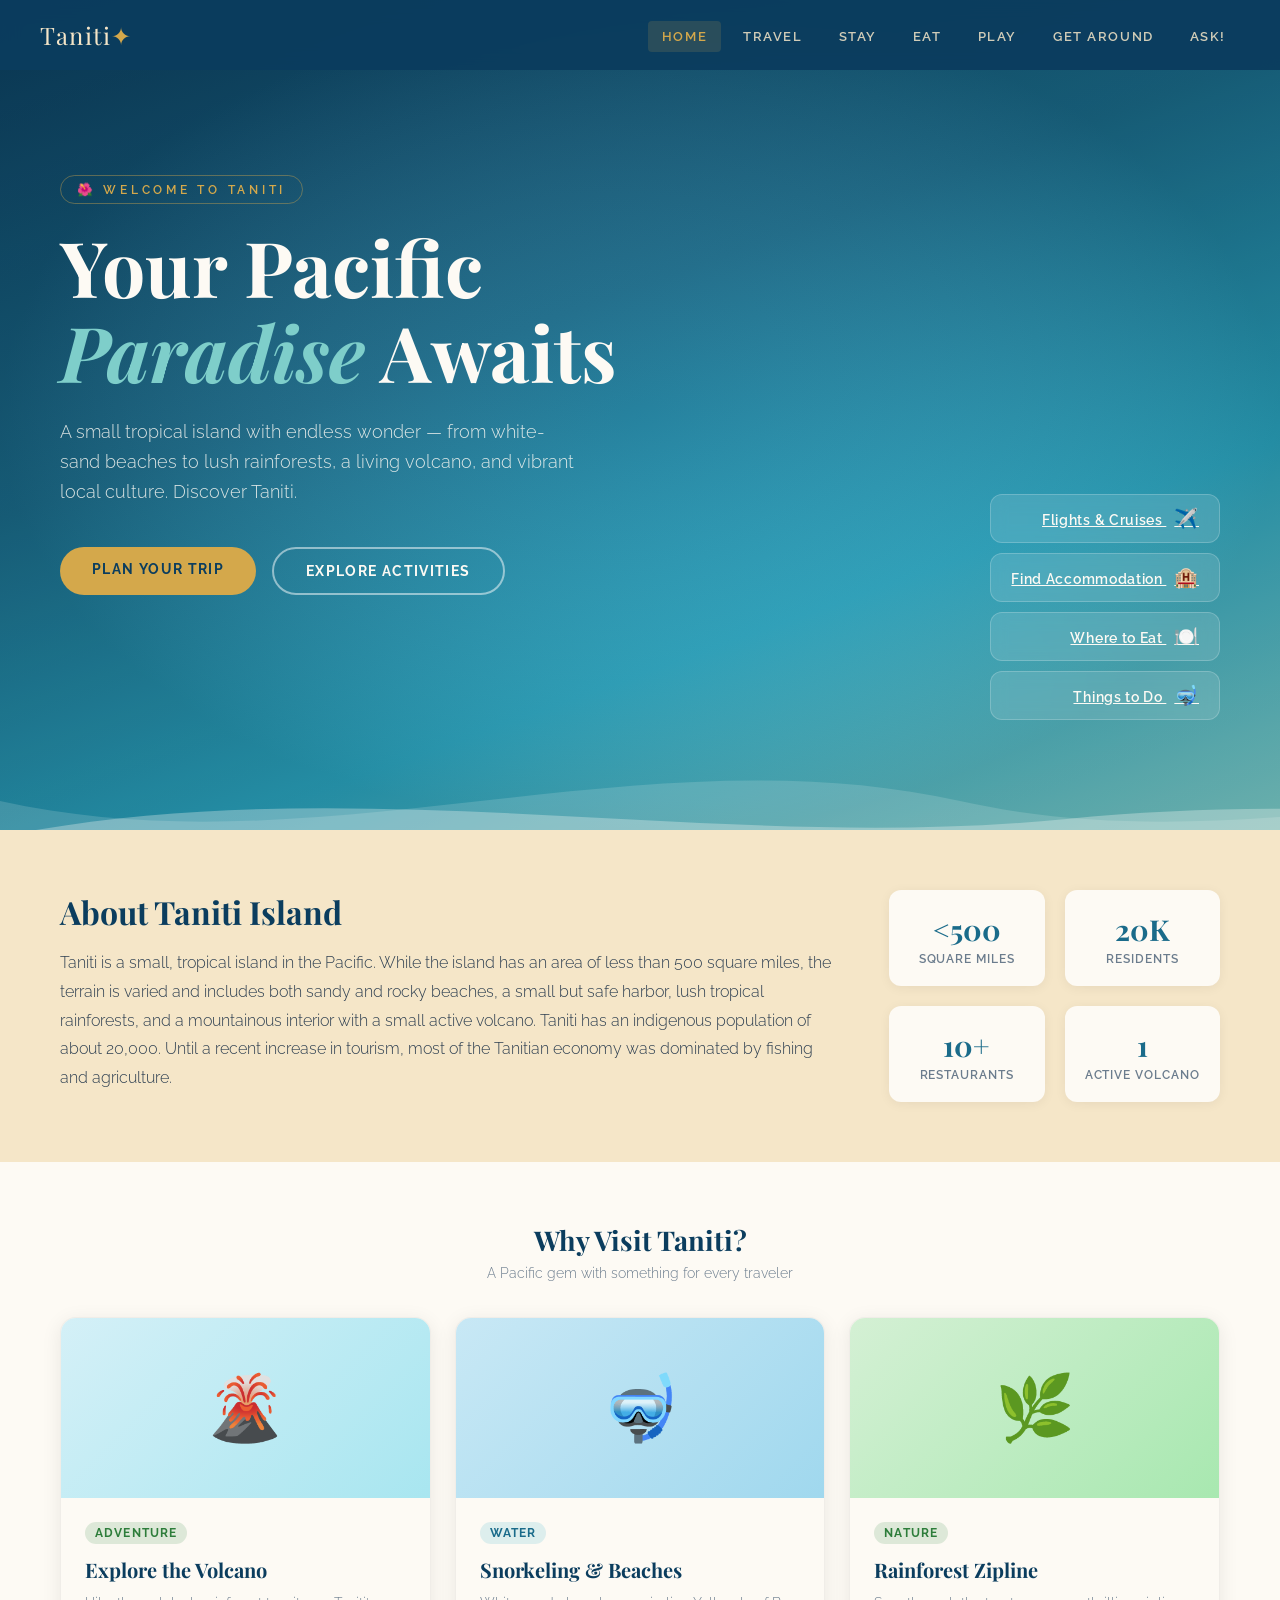
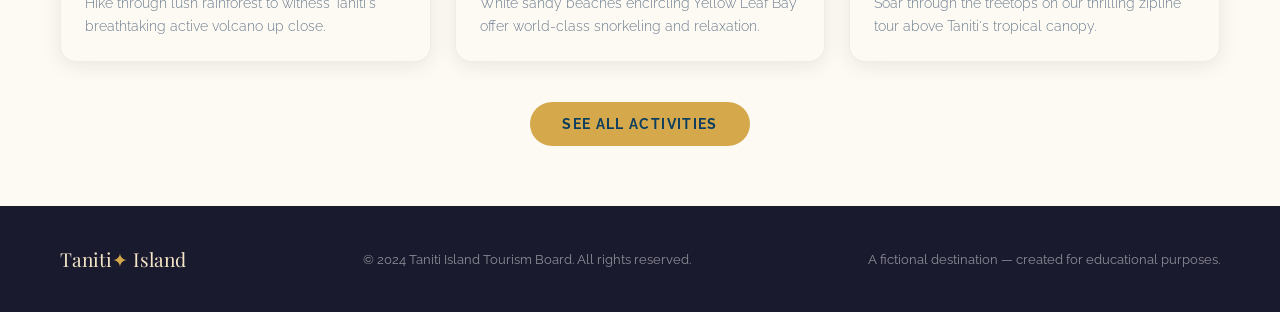
==== commit 94f14f09: "separated pages into individual files. created js and css files." ====
--- a/index.html
+++ b/index.html
@@ -6,943 +6,22 @@
 <title>Taniti Island — Your Pacific Paradise</title>
 <link rel="preconnect" href="https://fonts.googleapis.com">
 <link href="https://fonts.googleapis.com/css2?family=Playfair+Display:ital,wght@0,400;0,700;1,400&family=Raleway:wght@300;400;500;600&display=swap" rel="stylesheet">
-
-<style>
-  /* ===== CSS VARIABLES ===== */
-  :root {
-    --sand: #F5E6C8;
-    --deep-ocean: #0B3D5E;
-    --ocean: #1A6B8A;
-    --lagoon: #2AA5C0;
-    --seafoam: #7ECECA;
-    --palm: #2D7D3A;
-    --leaf: #4CA85A;
-    --volcano: #C0432B;
-    --gold: #D4A84B;
-    --white: #FDFAF4;
-    --dark: #1A1A2E;
-    --text: #2C3E50;
-    --light-text: #6B7C8D;
-    --nav-h: 70px;
-  }
-
-  * { margin: 0; padding: 0; box-sizing: border-box; }
-
-  html { scroll-behavior: smooth; }
-
-  body {
-    font-family: 'Raleway', sans-serif;
-    background: var(--white);
-    color: var(--text);
-    overflow-x: hidden;
-  }
-
-  /* ===== NAVIGATION ===== */
-  nav {
-    position: fixed;
-    top: 0; left: 0; right: 0;
-    z-index: 1000;
-    height: var(--nav-h);
-    background: rgba(11, 61, 94, 0.95);
-    backdrop-filter: blur(10px);
-    display: flex;
-    align-items: center;
-    justify-content: space-between;
-    padding: 0 40px;
-    transition: background 0.3s;
-  }
-
-  nav.scrolled { background: rgba(11, 61, 94, 1); }
-
-  .nav-logo {
-    font-family: 'Playfair Display', serif;
-    font-size: 1.5rem;
-    color: var(--sand);
-    text-decoration: none;
-    letter-spacing: 0.05em;
-  }
-
-  .nav-logo span { color: var(--gold); }
-
-  .nav-links {
-    display: flex;
-    gap: 8px;
-    list-style: none;
-  }
-
-  .nav-links a {
-    color: rgba(245, 230, 200, 0.85);
-    text-decoration: none;
-    font-size: 0.82rem;
-    font-weight: 600;
-    letter-spacing: 0.12em;
-    text-transform: uppercase;
-    padding: 8px 14px;
-    border-radius: 4px;
-    transition: all 0.2s;
-  }
-
-  .nav-links a:hover {
-    color: var(--sand);
-    background: rgba(255,255,255,0.1);
-  }
-
-  .nav-links a.active {
-    color: var(--gold);
-    background: rgba(212, 168, 75, 0.15);
-  }
-
-  .hamburger {
-    display: none;
-    flex-direction: column;
-    gap: 5px;
-    background: none;
-    border: none;
-    cursor: pointer;
-    padding: 8px;
-  }
-
-  .hamburger span {
-    display: block;
-    width: 24px;
-    height: 2px;
-    background: var(--sand);
-    transition: all 0.3s;
-  }
-
-  /* ===== PAGES / SECTIONS ===== */
-  .page {
-    display: none;
-    min-height: 100vh;
-    padding-top: var(--nav-h);
-    animation: fadeIn 0.4s ease;
-  }
-
-  .page.active { display: block; }
-
-  @keyframes fadeIn {
-    from { opacity: 0; transform: translateY(10px); }
-    to { opacity: 1; transform: translateY(0); }
-  }
-
-  /* ===== HERO ===== */
-  .hero {
-    min-height: calc(100vh - var(--nav-h));
-    background: linear-gradient(160deg, var(--deep-ocean) 0%, var(--ocean) 40%, var(--lagoon) 70%, var(--seafoam) 100%);
-    position: relative;
-    display: flex;
-    align-items: center;
-    overflow: hidden;
-  }
-
-  .hero::before {
-    content: '';
-    position: absolute;
-    inset: 0;
-    background: url("data:image/svg+xml,%3Csvg xmlns='http://www.w3.org/2000/svg' width='100%25' height='100%25'%3E%3Cdefs%3E%3CradialGradient id='a' cx='50%25' cy='50%25'%3E%3Cstop offset='0' stop-color='%23ffffff' stop-opacity='.03'/%3E%3Cstop offset='1' stop-color='%23000000' stop-opacity='.15'/%3E%3C/radialGradient%3E%3C/defs%3E%3Crect width='100%25' height='100%25' fill='url(%23a)'/%3E%3C/svg%3E");
-  }
-
-  /* Wave decoration */
-  .waves {
-    position: absolute;
-    bottom: 0; left: 0; right: 0;
-    height: 100px;
-    overflow: hidden;
-  }
-
-  .waves svg { display: block; width: 200%; animation: wave 8s linear infinite; }
-
-  @keyframes wave {
-    from { transform: translateX(0); }
-    to { transform: translateX(-50%); }
-  }
-
-  .hero-content {
-    position: relative;
-    z-index: 2;
-    max-width: 750px;
-    padding: 60px 60px 120px;
-  }
-
-  .hero-eyebrow {
-    display: inline-block;
-    color: var(--gold);
-    font-size: 0.78rem;
-    font-weight: 600;
-    letter-spacing: 0.3em;
-    text-transform: uppercase;
-    margin-bottom: 20px;
-    border: 1px solid rgba(212,168,75,0.4);
-    padding: 6px 16px;
-    border-radius: 20px;
-  }
-
-  .hero h1 {
-    font-family: 'Playfair Display', serif;
-    font-size: clamp(2.8rem, 6vw, 5.5rem);
-    color: var(--white);
-    line-height: 1.1;
-    margin-bottom: 24px;
-  }
-
-  .hero h1 em {
-    font-style: italic;
-    color: var(--seafoam);
-  }
-
-  .hero p {
-    font-size: 1.1rem;
-    color: rgba(253, 250, 244, 0.85);
-    line-height: 1.7;
-    max-width: 520px;
-    margin-bottom: 40px;
-    font-weight: 300;
-  }
-
-  .hero-btns { display: flex; gap: 16px; flex-wrap: wrap; }
-
-  .btn {
-    display: inline-block;
-    padding: 14px 32px;
-    border-radius: 50px;
-    font-family: 'Raleway', sans-serif;
-    font-size: 0.85rem;
-    font-weight: 700;
-    letter-spacing: 0.1em;
-    text-transform: uppercase;
-    cursor: pointer;
-    border: none;
-    transition: all 0.3s;
-    text-decoration: none;
-  }
-
-  .btn-primary {
-    background: var(--gold);
-    color: var(--deep-ocean);
-  }
-
-  .btn-primary:hover {
-    background: #e8bb55;
-    transform: translateY(-2px);
-    box-shadow: 0 8px 24px rgba(212,168,75,0.4);
-  }
-
-  .btn-outline {
-    background: transparent;
-    color: var(--white);
-    border: 2px solid rgba(255,255,255,0.5);
-  }
-
-  .btn-outline:hover {
-    border-color: var(--white);
-    background: rgba(255,255,255,0.1);
-    transform: translateY(-2px);
-  }
-
-  /* Quick nav cards on hero */
-  .quick-nav {
-    position: absolute;
-    bottom: 110px;
-    right: 60px;
-    display: flex;
-    flex-direction: column;
-    gap: 10px;
-  }
-
-  .quick-card {
-    background: rgba(255,255,255,0.12);
-    backdrop-filter: blur(8px);
-    border: 1px solid rgba(255,255,255,0.2);
-    border-radius: 12px;
-    padding: 12px 20px;
-    color: var(--white);
-    cursor: pointer;
-    transition: all 0.2s;
-    text-align: right;
-    font-size: 0.85rem;
-    font-weight: 600;
-    letter-spacing: 0.05em;
-  }
-
-  .quick-card:hover {
-    background: rgba(255,255,255,0.2);
-    transform: translateX(-4px);
-  }
-
-  .quick-card .icon { font-size: 1.2rem; margin-left: 8px; }
-
-  /* ===== ABOUT STRIP ===== */
-  .about-strip {
-    background: var(--sand);
-    padding: 60px;
-    display: flex;
-    gap: 50px;
-    align-items: flex-start;
-  }
-
-  .about-text { flex: 1; }
-
-  .about-text h2 {
-    font-family: 'Playfair Display', serif;
-    font-size: 2rem;
-    color: var(--deep-ocean);
-    margin-bottom: 16px;
-  }
-
-  .about-text p {
-    color: var(--text);
-    line-height: 1.8;
-    font-weight: 300;
-    font-size: 1rem;
-  }
-
-  .island-stats {
-    display: grid;
-    grid-template-columns: 1fr 1fr;
-    gap: 20px;
-    min-width: 280px;
-  }
-
-  .stat-box {
-    background: var(--white);
-    border-radius: 12px;
-    padding: 20px;
-    text-align: center;
-    box-shadow: 0 2px 12px rgba(0,0,0,0.06);
-  }
-
-  .stat-box .num {
-    font-family: 'Playfair Display', serif;
-    font-size: 1.8rem;
-    color: var(--ocean);
-    font-weight: 700;
-  }
-
-  .stat-box .label {
-    font-size: 0.75rem;
-    color: var(--light-text);
-    font-weight: 600;
-    letter-spacing: 0.08em;
-    text-transform: uppercase;
-    margin-top: 4px;
-  }
-
-  /* ===== SECTION STYLES ===== */
-  .section-hero {
-    background: linear-gradient(135deg, var(--deep-ocean) 0%, var(--ocean) 100%);
-    padding: 80px 60px 60px;
-    color: var(--white);
-    position: relative;
-    overflow: hidden;
-  }
-
-  .section-hero::after {
-    content: attr(data-emoji);
-    position: absolute;
-    right: 80px;
-    top: 50%;
-    transform: translateY(-50%);
-    font-size: 8rem;
-    opacity: 0.15;
-  }
-
-  .section-hero h1 {
-    font-family: 'Playfair Display', serif;
-    font-size: 3rem;
-    margin-bottom: 12px;
-  }
-
-  .section-hero p {
-    font-size: 1.05rem;
-    opacity: 0.8;
-    font-weight: 300;
-    max-width: 600px;
-  }
-
-  .breadcrumb {
-    font-size: 0.8rem;
-    opacity: 0.6;
-    margin-bottom: 16px;
-    font-weight: 500;
-    letter-spacing: 0.1em;
-    text-transform: uppercase;
-  }
-
-  .content-area { padding: 60px; }
-
-  /* ===== TABS ===== */
-  .tabs {
-    display: flex;
-    gap: 4px;
-    background: var(--sand);
-    border-radius: 12px;
-    padding: 6px;
-    margin-bottom: 40px;
-    flex-wrap: wrap;
-  }
-
-  .tab-btn {
-    padding: 10px 22px;
-    border-radius: 8px;
-    border: none;
-    background: transparent;
-    color: var(--light-text);
-    font-family: 'Raleway', sans-serif;
-    font-size: 0.85rem;
-    font-weight: 600;
-    cursor: pointer;
-    transition: all 0.2s;
-    letter-spacing: 0.05em;
-  }
-
-  .tab-btn.active {
-    background: var(--white);
-    color: var(--ocean);
-    box-shadow: 0 2px 8px rgba(0,0,0,0.1);
-  }
-
-  .tab-content { display: none; }
-  .tab-content.active { display: block; animation: fadeIn 0.3s ease; }
-
-  /* ===== CARDS ===== */
-  .card-grid {
-    display: grid;
-    grid-template-columns: repeat(auto-fill, minmax(280px, 1fr));
-    gap: 24px;
-    margin-bottom: 40px;
-  }
-
-  .card {
-    background: var(--white);
-    border-radius: 16px;
-    overflow: hidden;
-    box-shadow: 0 4px 20px rgba(0,0,0,0.08);
-    transition: all 0.3s;
-    border: 1px solid rgba(0,0,0,0.05);
-  }
-
-  .card:hover {
-    transform: translateY(-4px);
-    box-shadow: 0 12px 40px rgba(0,0,0,0.12);
-  }
-
-  .card-img {
-    height: 180px;
-    display: flex;
-    align-items: center;
-    justify-content: center;
-    font-size: 4rem;
-  }
-
-  .card-body { padding: 24px; }
-
-  .card-body h3 {
-    font-family: 'Playfair Display', serif;
-    font-size: 1.25rem;
-    color: var(--deep-ocean);
-    margin-bottom: 8px;
-  }
-
-  .card-body p {
-    color: var(--light-text);
-    font-size: 0.9rem;
-    line-height: 1.6;
-    font-weight: 300;
-  }
-
-  .card-tag {
-    display: inline-block;
-    font-size: 0.72rem;
-    font-weight: 700;
-    letter-spacing: 0.1em;
-    text-transform: uppercase;
-    padding: 4px 10px;
-    border-radius: 20px;
-    margin-bottom: 12px;
-  }
-
-  .tag-local { background: rgba(76,168,90,0.15); color: var(--palm); }
-  .tag-resort { background: rgba(212,168,75,0.2); color: #9a7410; }
-  .tag-budget { background: rgba(26,107,138,0.15); color: var(--ocean); }
-  .tag-family { background: rgba(192,67,43,0.12); color: var(--volcano); }
-  .tag-outdoor { background: rgba(45,125,58,0.15); color: var(--palm); }
-  .tag-culture { background: rgba(212,168,75,0.2); color: #9a7410; }
-  .tag-water { background: rgba(42,165,192,0.15); color: var(--ocean); }
-  .tag-rainy { background: rgba(107,124,141,0.15); color: var(--light-text); }
-
-  /* ===== BOOKING WIDGET ===== */
-  .booking-widget {
-    background: linear-gradient(135deg, var(--deep-ocean), var(--ocean));
-    border-radius: 20px;
-    padding: 36px;
-    margin-bottom: 40px;
-    color: var(--white);
-  }
-
-  .booking-widget h3 {
-    font-family: 'Playfair Display', serif;
-    font-size: 1.5rem;
-    margin-bottom: 6px;
-  }
-
-  .booking-widget p { opacity: 0.7; font-size: 0.9rem; margin-bottom: 24px; font-weight: 300; }
-
-  .booking-form {
-    display: grid;
-    grid-template-columns: repeat(auto-fit, minmax(160px, 1fr));
-    gap: 14px;
-    align-items: end;
-  }
-
-  .form-group label {
-    display: block;
-    font-size: 0.75rem;
-    font-weight: 600;
-    letter-spacing: 0.1em;
-    text-transform: uppercase;
-    opacity: 0.7;
-    margin-bottom: 8px;
-  }
-
-  .form-group input,
-  .form-group select {
-    width: 100%;
-    padding: 12px 16px;
-    border-radius: 10px;
-    border: 1px solid rgba(255,255,255,0.2);
-    background: rgba(255,255,255,0.1);
-    color: var(--white);
-    font-family: 'Raleway', sans-serif;
-    font-size: 0.9rem;
-    outline: none;
-    transition: border 0.2s;
-  }
-
-  .form-group input::placeholder { opacity: 0.5; }
-
-  .form-group input:focus,
-  .form-group select:focus {
-    border-color: rgba(255,255,255,0.5);
-    background: rgba(255,255,255,0.15);
-  }
-
-  .form-group select option { background: var(--deep-ocean); }
-
-  .btn-book {
-    padding: 14px 28px;
-    border-radius: 10px;
-    background: var(--gold);
-    color: var(--deep-ocean);
-    font-family: 'Raleway', sans-serif;
-    font-weight: 700;
-    font-size: 0.9rem;
-    border: none;
-    cursor: pointer;
-    transition: all 0.2s;
-    white-space: nowrap;
-  }
-
-  .btn-book:hover { background: #e8bb55; transform: translateY(-1px); }
-
-  /* ===== TRANSPORT CARDS ===== */
-  .transport-grid {
-    display: grid;
-    grid-template-columns: repeat(auto-fill, minmax(240px, 1fr));
-    gap: 20px;
-  }
-
-  .transport-card {
-    background: var(--white);
-    border-radius: 16px;
-    padding: 28px;
-    box-shadow: 0 4px 20px rgba(0,0,0,0.06);
-    border-left: 4px solid var(--lagoon);
-    transition: transform 0.2s;
-  }
-
-  .transport-card:hover { transform: translateY(-3px); }
-
-  .transport-card .t-icon { font-size: 2.5rem; margin-bottom: 14px; }
-
-  .transport-card h3 {
-    font-family: 'Playfair Display', serif;
-    font-size: 1.15rem;
-    color: var(--deep-ocean);
-    margin-bottom: 8px;
-  }
-
-  .transport-card p {
-    color: var(--light-text);
-    font-size: 0.88rem;
-    line-height: 1.6;
-    font-weight: 300;
-  }
-
-  /* ===== MAP PLACEHOLDER ===== */
-  .map-container {
-    background: linear-gradient(135deg, #d4e8f0 0%, #a8d4e0 50%, #7ec8d8 100%);
-    border-radius: 20px;
-    height: 380px;
-    display: flex;
-    align-items: center;
-    justify-content: center;
-    flex-direction: column;
-    gap: 12px;
-    margin-top: 40px;
-    position: relative;
-    overflow: hidden;
-    border: 2px solid rgba(26,107,138,0.2);
-  }
-
-  .map-container::before {
-    content: '';
-    position: absolute;
-    inset: 0;
-    background: url("data:image/svg+xml,%3Csvg xmlns='http://www.w3.org/2000/svg' width='60' height='60'%3E%3Ccircle cx='30' cy='30' r='1' fill='rgba(11,61,94,0.1)'/%3E%3C/svg%3E") repeat;
-  }
-
-  .map-pin {
-    font-size: 3rem;
-    filter: drop-shadow(0 4px 8px rgba(0,0,0,0.2));
-    animation: bounce 2s ease-in-out infinite;
-  }
-
-  @keyframes bounce {
-    0%, 100% { transform: translateY(0); }
-    50% { transform: translateY(-10px); }
-  }
-
-  .map-container p {
-    color: var(--deep-ocean);
-    font-weight: 600;
-    font-size: 0.95rem;
-    opacity: 0.8;
-    position: relative;
-  }
-
-  .map-container span {
-    font-size: 0.8rem;
-    opacity: 0.6;
-    position: relative;
-  }
-
-  /* ===== RESTAURANT ITEMS ===== */
-  .restaurant-list { display: flex; flex-direction: column; gap: 16px; }
-
-  .restaurant-item {
-    background: var(--white);
-    border-radius: 14px;
-    padding: 20px 24px;
-    display: flex;
-    align-items: center;
-    gap: 20px;
-    box-shadow: 0 2px 12px rgba(0,0,0,0.06);
-    transition: transform 0.2s;
-  }
-
-  .restaurant-item:hover { transform: translateX(4px); }
-
-  .r-icon {
-    width: 56px;
-    height: 56px;
-    border-radius: 14px;
-    display: flex;
-    align-items: center;
-    justify-content: center;
-    font-size: 1.6rem;
-    flex-shrink: 0;
-  }
-
-  .restaurant-item h4 {
-    font-family: 'Playfair Display', serif;
-    font-size: 1.05rem;
-    color: var(--deep-ocean);
-    margin-bottom: 4px;
-  }
-
-  .restaurant-item p {
-    font-size: 0.85rem;
-    color: var(--light-text);
-    font-weight: 300;
-  }
-
-  .r-location {
-    margin-left: auto;
-    font-size: 0.78rem;
-    font-weight: 600;
-    color: var(--light-text);
-    letter-spacing: 0.08em;
-    text-transform: uppercase;
-    text-align: right;
-    flex-shrink: 0;
-  }
-
-  /* ===== FAQ ===== */
-  .faq-list { display: flex; flex-direction: column; gap: 12px; }
-
-  .faq-item {
-    background: var(--white);
-    border-radius: 14px;
-    overflow: hidden;
-    box-shadow: 0 2px 10px rgba(0,0,0,0.06);
-  }
-
-  .faq-question {
-    width: 100%;
-    padding: 20px 24px;
-    background: none;
-    border: none;
-    text-align: left;
-    font-family: 'Raleway', sans-serif;
-    font-size: 0.95rem;
-    font-weight: 600;
-    color: var(--deep-ocean);
-    cursor: pointer;
-    display: flex;
-    justify-content: space-between;
-    align-items: center;
-    transition: background 0.2s;
-  }
-
-  .faq-question:hover { background: rgba(26,107,138,0.05); }
-
-  .faq-question.open { color: var(--ocean); }
-
-  .faq-arrow {
-    transition: transform 0.3s;
-    color: var(--lagoon);
-    font-size: 1.1rem;
-  }
-
-  .faq-question.open .faq-arrow { transform: rotate(180deg); }
-
-  .faq-answer {
-    max-height: 0;
-    overflow: hidden;
-    transition: max-height 0.35s ease;
-  }
-
-  .faq-answer-inner {
-    padding: 0 24px 20px;
-    color: var(--light-text);
-    font-size: 0.9rem;
-    line-height: 1.7;
-    font-weight: 300;
-    border-top: 1px solid rgba(0,0,0,0.05);
-    padding-top: 16px;
-  }
-
-  /* ===== CONTACT FORM ===== */
-  .contact-form {
-    background: var(--white);
-    border-radius: 20px;
-    padding: 40px;
-    box-shadow: 0 4px 24px rgba(0,0,0,0.08);
-    max-width: 640px;
-  }
-
-  .contact-form h3 {
-    font-family: 'Playfair Display', serif;
-    font-size: 1.6rem;
-    color: var(--deep-ocean);
-    margin-bottom: 8px;
-  }
-
-  .contact-form > p {
-    color: var(--light-text);
-    font-size: 0.9rem;
-    margin-bottom: 28px;
-    font-weight: 300;
-  }
-
-  .cf-group { margin-bottom: 20px; }
-
-  .cf-group label {
-    display: block;
-    font-size: 0.8rem;
-    font-weight: 700;
-    letter-spacing: 0.08em;
-    text-transform: uppercase;
-    color: var(--deep-ocean);
-    margin-bottom: 8px;
-  }
-
-  .cf-group input,
-  .cf-group textarea,
-  .cf-group select {
-    width: 100%;
-    padding: 13px 16px;
-    border: 1.5px solid #e0e7ed;
-    border-radius: 10px;
-    font-family: 'Raleway', sans-serif;
-    font-size: 0.9rem;
-    color: var(--text);
-    outline: none;
-    transition: border 0.2s;
-    background: var(--white);
-  }
-
-  .cf-group input:focus,
-  .cf-group textarea:focus,
-  .cf-group select:focus {
-    border-color: var(--lagoon);
-    box-shadow: 0 0 0 3px rgba(42,165,192,0.15);
-  }
-
-  .cf-group textarea { height: 120px; resize: vertical; }
-
-  /* ===== FAQ SEARCH ===== */
-  .faq-search-wrap {
-    position: relative;
-    margin-bottom: 28px;
-  }
-
-  .faq-search {
-    width: 100%;
-    padding: 14px 20px 14px 48px;
-    border: 1.5px solid #e0e7ed;
-    border-radius: 50px;
-    font-family: 'Raleway', sans-serif;
-    font-size: 0.95rem;
-    outline: none;
-    transition: border 0.2s;
-    background: var(--white);
-  }
-
-  .faq-search:focus { border-color: var(--lagoon); }
-
-  .faq-search-icon {
-    position: absolute;
-    left: 18px;
-    top: 50%;
-    transform: translateY(-50%);
-    color: var(--light-text);
-    font-size: 1rem;
-  }
-
-  /* ===== CONFIRMATION ===== */
-  .confirmation-box {
-    background: linear-gradient(135deg, var(--palm), var(--leaf));
-    color: var(--white);
-    border-radius: 20px;
-    padding: 50px;
-    text-align: center;
-    display: none;
-  }
-
-  .confirmation-box.show { display: block; animation: fadeIn 0.4s ease; }
-
-  .confirmation-box .check { font-size: 4rem; margin-bottom: 16px; }
-
-  .confirmation-box h3 {
-    font-family: 'Playfair Display', serif;
-    font-size: 2rem;
-    margin-bottom: 12px;
-  }
-
-  .confirmation-box p { opacity: 0.85; font-weight: 300; font-size: 1rem; }
-
-  /* ===== FOOTER ===== */
-  footer {
-    background: var(--dark);
-    color: rgba(255,255,255,0.5);
-    padding: 40px 60px;
-    display: flex;
-    justify-content: space-between;
-    align-items: center;
-    flex-wrap: wrap;
-    gap: 20px;
-  }
-
-  footer .logo {
-    font-family: 'Playfair Display', serif;
-    font-size: 1.2rem;
-    color: var(--sand);
-  }
-
-  footer .logo span { color: var(--gold); }
-
-  footer p { font-size: 0.8rem; }
-
-  footer nav-links { display: flex; gap: 20px; }
-
-  .info-badge {
-    display: inline-flex;
-    align-items: center;
-    gap: 6px;
-    background: rgba(192,67,43,0.1);
-    color: var(--volcano);
-    border: 1px solid rgba(192,67,43,0.2);
-    border-radius: 20px;
-    padding: 5px 14px;
-    font-size: 0.78rem;
-    font-weight: 600;
-    margin-bottom: 20px;
-  }
-
-  .section-divider {
-    height: 3px;
-    background: linear-gradient(90deg, var(--lagoon), var(--seafoam), transparent);
-    border: none;
-    margin: 40px 0;
-  }
-
-  h2.sub-heading {
-    font-family: 'Playfair Display', serif;
-    font-size: 1.7rem;
-    color: var(--deep-ocean);
-    margin-bottom: 6px;
-  }
-
-  p.sub-desc {
-    color: var(--light-text);
-    font-size: 0.9rem;
-    margin-bottom: 28px;
-    font-weight: 300;
-  }
-
-  /* ===== RESPONSIVE ===== */
-  @media (max-width: 768px) {
-    nav { padding: 0 20px; }
-
-    .nav-links {
-      display: none;
-      position: absolute;
-      top: var(--nav-h);
-      left: 0; right: 0;
-      background: var(--deep-ocean);
-      flex-direction: column;
-      padding: 20px;
-      gap: 4px;
-    }
-
-    .nav-links.open { display: flex; }
-    .hamburger { display: flex; }
-
-    .hero-content { padding: 40px 24px 120px; }
-    .quick-nav { display: none; }
-    .about-strip { flex-direction: column; padding: 40px 24px; }
-    .content-area { padding: 40px 24px; }
-    .section-hero { padding: 60px 24px 40px; }
-    footer { padding: 30px 24px; flex-direction: column; align-items: flex-start; }
-    .booking-form { grid-template-columns: 1fr; }
-    .tabs { flex-direction: column; }
-  }
-</style>
+<link rel="stylesheet" href="styles.css">
+<script src="script.js"></script>
 </head>
 <body>
 
 <!-- NAVIGATION -->
 <nav id="mainNav">
-  <a class="nav-logo" href="#" onclick="showPage('home')">Taniti<span>✦</span></a>
+  <a class="nav-logo" href="index.html">Taniti<span>✦</span></a>
   <ul class="nav-links" id="navLinks">
-    <li><a href="#" onclick="showPage('home')" class="active" id="nav-home">Home</a></li>
-    <li><a href="#" onclick="showPage('travel')" id="nav-travel">Travel</a></li>
-    <li><a href="#" onclick="showPage('stay')" id="nav-stay">Stay</a></li>
-    <li><a href="#" onclick="showPage('eat')" id="nav-eat">Eat</a></li>
-    <li><a href="#" onclick="showPage('play')" id="nav-play">Play</a></li>
-    <li><a href="#" onclick="showPage('getaround')" id="nav-getaround">Get Around</a></li>
-    <li><a href="#" onclick="showPage('ask')" id="nav-ask">Ask!</a></li>
+    <li><a href="index.html" class="active" id="nav-home">Home</a></li>
+    <li><a href="travel.html" id="nav-travel">Travel</a></li>
+    <li><a href="stay.html" id="nav-stay">Stay</a></li>
+    <li><a href="eat.html" id="nav-eat">Eat</a></li>
+    <li><a href="play.html" id="nav-play">Play</a></li>
+    <li><a href="getaround.html" id="nav-getaround">Get Around</a></li>
+    <li><a href="ask.html" id="nav-ask">Ask!</a></li>
   </ul>
   <button class="hamburger" id="hamburger" onclick="toggleMenu()">
     <span></span><span></span><span></span>
@@ -950,23 +29,22 @@
 </nav>
 
 <!-- ==================== HOME PAGE ==================== -->
-<div id="page-home" class="page active">
   <section class="hero">
     <div class="hero-content">
       <span class="hero-eyebrow">🌺 Welcome to Taniti</span>
       <h1>Your Pacific <em>Paradise</em> Awaits</h1>
       <p>A small tropical island with endless wonder — from white-sand beaches to lush rainforests, a living volcano, and vibrant local culture. Discover Taniti.</p>
       <div class="hero-btns">
-        <button class="btn btn-primary" onclick="showPage('travel')">Plan Your Trip</button>
-        <button class="btn btn-outline" onclick="showPage('play')">Explore Activities</button>
+        <a href="travel.html" class="btn btn-primary">Plan Your Trip</a>
+        <a href="play.html" class="btn btn-outline">Explore Activities</a>
       </div>
     </div>
 
     <div class="quick-nav">
-      <div class="quick-card" onclick="showPage('travel')">Flights & Cruises <span class="icon">✈️</span></div>
-      <div class="quick-card" onclick="showPage('stay')">Find Accommodation <span class="icon">🏨</span></div>
-      <div class="quick-card" onclick="showPage('eat')">Where to Eat <span class="icon">🍽️</span></div>
-      <div class="quick-card" onclick="showPage('play')">Things to Do <span class="icon">🤿</span></div>
+      <a href="travel.html" class="quick-card">Flights & Cruises <span class="icon">✈️</span></a>
+      <a href="stay.html" class="quick-card">Find Accommodation <span class="icon">🏨</span></a>
+      <a href="eat.html" class="quick-card">Where to Eat <span class="icon">🍽️</span></a>
+      <a href="play.html" class="quick-card">Things to Do <span class="icon">🤿</span></a>
     </div>
 
     <div class="waves">
@@ -1032,788 +110,6 @@
   </footer>
 </div>
 
-<!-- ==================== TRAVEL PAGE ==================== -->
-<div id="page-travel" class="page">
-  <div class="section-hero" data-emoji="✈️">
-    <div class="breadcrumb">Home → Travel</div>
-    <h1>Getting to Taniti</h1>
-    <p>Fly or sail your way to paradise — we'll handle the rest.</p>
-  </div>
-
-  <div class="content-area">
-    <div class="info-badge">🔨 Airport expansion underway — more direct flights coming soon!</div>
-
-    <div class="tabs">
-      <button class="tab-btn active" onclick="switchTab('travel', 'plane')">✈️ By Plane</button>
-      <button class="tab-btn" onclick="switchTab('travel', 'ship')">🛳️ By Ship</button>
-    </div>
-
-    <div id="travel-tab-plane" class="tab-content active">
-      <h2 class="sub-heading">Book Your Flight to Taniti</h2>
-      <p class="sub-desc">Taniti is served by a small airport accommodating jets and propeller planes. Expansion is underway for larger aircraft.</p>
-
-      <div class="booking-widget">
-        <h3>✈️ Flight Search</h3>
-        <p>Search available flights to Taniti International Airport (TNT)</p>
-        <div class="booking-form">
-          <div class="form-group">
-            <label>From</label>
-            <input type="text" placeholder="Origin city or airport">
-          </div>
-          <div class="form-group">
-            <label>To</label>
-            <input type="text" value="Taniti (TNT)" readonly>
-          </div>
-          <div class="form-group">
-            <label>Depart</label>
-            <input type="date">
-          </div>
-          <div class="form-group">
-            <label>Return</label>
-            <input type="date">
-          </div>
-          <div class="form-group">
-            <label>Passengers</label>
-            <select>
-              <option>1 Adult</option>
-              <option>2 Adults</option>
-              <option>2 Adults, 1 Child</option>
-              <option>2 Adults, 2 Children</option>
-            </select>
-          </div>
-          <div class="form-group">
-            <label>&nbsp;</label>
-            <button class="btn-book" onclick="showConfirmation()">Search Flights</button>
-          </div>
-        </div>
-      </div>
-    </div>
-
-    <div id="travel-tab-ship" class="tab-content">
-      <h2 class="sub-heading">Arrive by Cruise Ship</h2>
-      <p class="sub-desc">A small cruise ship docks in Yellow Leaf Bay once per week, making Taniti a perfect port of call.</p>
-
-      <div class="booking-widget">
-        <h3>🛳️ Cruise Booking</h3>
-        <p>Check cruise itineraries with a Taniti port stop at Yellow Leaf Bay</p>
-        <div class="booking-form">
-          <div class="form-group">
-            <label>Departure Port</label>
-            <select>
-              <option>Select departure...</option>
-              <option>Honolulu, HI</option>
-              <option>San Francisco, CA</option>
-              <option>Seattle, WA</option>
-              <option>Los Angeles, CA</option>
-            </select>
-          </div>
-          <div class="form-group">
-            <label>Travel Month</label>
-            <input type="month">
-          </div>
-          <div class="form-group">
-            <label>Guests</label>
-            <select>
-              <option>2 Guests</option>
-              <option>3 Guests</option>
-              <option>4 Guests</option>
-            </select>
-          </div>
-          <div class="form-group">
-            <label>&nbsp;</label>
-            <button class="btn-book" onclick="showConfirmation()">Search Cruises</button>
-          </div>
-        </div>
-      </div>
-    </div>
-
-    <div id="confirmationTravel" class="confirmation-box">
-      <div class="check">✅</div>
-      <h3>Search Submitted!</h3>
-      <p>We're searching the best options for you. A travel specialist will be in touch shortly.</p>
-      <button class="btn btn-outline" style="margin-top:20px; border-color: rgba(255,255,255,0.5); color: white;" onclick="hideConfirmation('confirmationTravel')">Search Again</button>
-    </div>
-
-    <div class="map-container">
-      <div class="map-pin">📍</div>
-      <p>Taniti Airport & Harbor — Interactive Map</p>
-      <span>Draggable, zoomable map with airport and port locations marked</span>
-    </div>
-  </div>
-
-  <footer>
-    <div class="logo">Taniti<span>✦</span> Island</div>
-    <p>© 2024 Taniti Island Tourism Board</p>
-  </footer>
-</div>
-
-<!-- ==================== STAY PAGE ==================== -->
-<div id="page-stay" class="page">
-  <div class="section-hero" data-emoji="🏨">
-    <div class="breadcrumb">Home → Stay</div>
-    <h1>Where to Stay</h1>
-    <p>From a luxury four-star resort to cozy family B&Bs — all strictly regulated and inspected.</p>
-  </div>
-
-  <div class="content-area">
-    <div class="tabs">
-      <button class="tab-btn active" onclick="switchTab('stay', 'hotels')">🏨 Hotels</button>
-      <button class="tab-btn" onclick="switchTab('stay', 'resort')">⭐ Resort</button>
-      <button class="tab-btn" onclick="switchTab('stay', 'hostel')">🛏️ Hostel & B&Bs</button>
-    </div>
-
-    <div id="stay-tab-hotels" class="tab-content active">
-      <h2 class="sub-heading">Family-Owned Hotels</h2>
-      <p class="sub-desc">A growing number of small, family-owned hotels offer authentic Tanitian hospitality.</p>
-      <div class="card-grid">
-        <div class="card">
-          <div class="card-img" style="background: linear-gradient(135deg,#fce4c8,#f8c896);">🏠</div>
-          <div class="card-body">
-            <span class="card-tag tag-local">Family-Owned</span>
-            <h3>Taniti City Inn</h3>
-            <p>Centrally located near the harbor and native architecture. Walking distance to beaches and cultural attractions.</p>
-          </div>
-        </div>
-        <div class="card">
-          <div class="card-img" style="background: linear-gradient(135deg,#d4f0d4,#b0e0b8);">🌺</div>
-          <div class="card-body">
-            <span class="card-tag tag-local">Family-Owned</span>
-            <h3>Yellow Leaf Bay Hotel</h3>
-            <p>Overlooking the serene bay with stunning sunset views. Close to Merriton Landing's entertainment district.</p>
-          </div>
-        </div>
-        <div class="card">
-          <div class="card-img" style="background: linear-gradient(135deg,#d4e8f8,#b0d0f0);">🌴</div>
-          <div class="card-body">
-            <span class="card-tag tag-local">Bed & Breakfast</span>
-            <h3>Rainforest Edge B&B</h3>
-            <p>Nestled at the edge of the tropical rainforest with guided hike packages available for guests.</p>
-          </div>
-        </div>
-      </div>
-
-      <div class="booking-widget">
-        <h3>🏨 Book a Hotel</h3>
-        <p>Find and reserve your perfect hotel room on Taniti</p>
-        <div class="booking-form">
-          <div class="form-group"><label>Check In</label><input type="date"></div>
-          <div class="form-group"><label>Check Out</label><input type="date"></div>
-          <div class="form-group"><label>Guests</label>
-            <select><option>1</option><option>2</option><option>3</option><option>4+</option></select>
-          </div>
-          <div class="form-group"><label>Type</label>
-            <select><option>Any Hotel</option><option>Family-Owned</option><option>B&B</option></select>
-          </div>
-          <div class="form-group"><label>&nbsp;</label><button class="btn-book" onclick="showConfirmation()">Check Availability</button></div>
-        </div>
-      </div>
-    </div>
-
-    <div id="stay-tab-resort" class="tab-content">
-      <h2 class="sub-heading">Four-Star Resort</h2>
-      <p class="sub-desc">Taniti's premier accommodation — the island's only large resort with full amenities.</p>
-      <div class="card-grid">
-        <div class="card">
-          <div class="card-img" style="background: linear-gradient(135deg,#fce4a0,#f8c84a); font-size: 5rem;">🌟</div>
-          <div class="card-body">
-            <span class="card-tag tag-resort">Four-Star Resort</span>
-            <h3>Taniti Grand Resort</h3>
-            <p>The island's flagship luxury property with ocean views, a full-service spa, multiple dining options, and direct beach access on Yellow Leaf Bay.</p>
-          </div>
-        </div>
-      </div>
-      <div class="booking-widget">
-        <h3>⭐ Resort Reservation</h3>
-        <p>Book your luxury stay at Taniti Grand Resort</p>
-        <div class="booking-form">
-          <div class="form-group"><label>Arrival</label><input type="date"></div>
-          <div class="form-group"><label>Departure</label><input type="date"></div>
-          <div class="form-group"><label>Room Type</label>
-            <select><option>Ocean View Suite</option><option>Garden Room</option><option>Beachfront Villa</option></select>
-          </div>
-          <div class="form-group"><label>Guests</label>
-            <select><option>1</option><option>2</option><option>3</option><option>4+</option></select>
-          </div>
-          <div class="form-group"><label>&nbsp;</label><button class="btn-book" onclick="showConfirmation()">Reserve Now</button></div>
-        </div>
-      </div>
-    </div>
-
-    <div id="stay-tab-hostel" class="tab-content">
-      <h2 class="sub-heading">Budget-Friendly Stays</h2>
-      <p class="sub-desc">Taniti's hostel provides affordable accommodation for backpackers and solo travelers.</p>
-      <div class="card-grid">
-        <div class="card">
-          <div class="card-img" style="background: linear-gradient(135deg,#e0d4f0,#c8b8e8);">🛏️</div>
-          <div class="card-body">
-            <span class="card-tag tag-budget">Hostel</span>
-            <h3>Taniti Backpackers Hostel</h3>
-            <p>Clean, friendly, and affordable. Dorm and private rooms available. Great place to meet fellow travelers exploring the island.</p>
-          </div>
-        </div>
-      </div>
-      <div class="booking-widget">
-        <h3>🛏️ Hostel Booking</h3>
-        <p>Reserve a bed or private room at Taniti's hostel</p>
-        <div class="booking-form">
-          <div class="form-group"><label>Check In</label><input type="date"></div>
-          <div class="form-group"><label>Check Out</label><input type="date"></div>
-          <div class="form-group"><label>Room Type</label>
-            <select><option>Dorm Bed</option><option>Private Room</option></select>
-          </div>
-          <div class="form-group"><label>&nbsp;</label><button class="btn-book" onclick="showConfirmation()">Book Bed</button></div>
-        </div>
-      </div>
-    </div>
-
-    <div class="map-container">
-      <div class="map-pin">🗺️</div>
-      <p>All Accommodations — Interactive Map</p>
-      <span>Draggable, zoomable map with all lodging locations marked</span>
-    </div>
-  </div>
-
-  <footer>
-    <div class="logo">Taniti<span>✦</span> Island</div>
-    <p>© 2024 Taniti Island Tourism Board</p>
-  </footer>
-</div>
-
-<!-- ==================== EAT PAGE ==================== -->
-<div id="page-eat" class="page">
-  <div class="section-hero" data-emoji="🍽️">
-    <div class="breadcrumb">Home → Eat</div>
-    <h1>Dining on Taniti</h1>
-    <p>10 restaurants, 2 supermarkets, and a 24-hour convenience store — you'll never go hungry on Taniti.</p>
-  </div>
-
-  <div class="content-area">
-    <div class="tabs">
-      <button class="tab-btn active" onclick="switchTab('eat', 'bycuisine')">🍜 By Cuisine</button>
-      <button class="tab-btn" onclick="switchTab('eat', 'bylocation')">📍 By Location</button>
-      <button class="tab-btn" onclick="switchTab('eat', 'grocery')">🛒 Grocery</button>
-    </div>
-
-    <div id="eat-tab-bycuisine" class="tab-content active">
-      <h2 class="sub-heading">Restaurants by Cuisine</h2>
-      <p class="sub-desc">Explore Taniti's diverse dining scene with local favorites and international options.</p>
-
-      <div style="margin-bottom: 28px;">
-        <h3 style="font-family: 'Playfair Display', serif; color: var(--palm); margin-bottom: 16px; font-size: 1.1rem;">🐟 Local Eats (5 restaurants)</h3>
-        <div class="restaurant-list">
-          <div class="restaurant-item">
-            <div class="r-icon" style="background: rgba(76,168,90,0.1);">🐟</div>
-            <div>
-              <h4>Harbor Fish & Rice</h4>
-              <p>Fresh-caught local fish with traditional Tanitian rice dishes. A true taste of island life.</p>
-            </div>
-            <div class="r-location">Taniti City</div>
-          </div>
-          <div class="restaurant-item">
-            <div class="r-icon" style="background: rgba(76,168,90,0.1);">🌺</div>
-            <div>
-              <h4>Yellow Leaf Kitchen</h4>
-              <p>Family-run restaurant serving generations-old recipes overlooking the bay.</p>
-            </div>
-            <div class="r-location">Merriton Landing</div>
-          </div>
-          <div class="restaurant-item">
-            <div class="r-icon" style="background: rgba(76,168,90,0.1);">🍚</div>
-            <div>
-              <h4>The Fishing Village</h4>
-              <p>Casual beachside dining with the freshest catch of the day, grilled to perfection.</p>
-            </div>
-            <div class="r-location">Taniti City</div>
-          </div>
-        </div>
-      </div>
-
-      <hr class="section-divider">
-
-      <div style="margin-bottom: 28px;">
-        <h3 style="font-family: 'Playfair Display', serif; color: var(--ocean); margin-bottom: 16px; font-size: 1.1rem;">🍜 Pan-Asian Cuisine (2 restaurants)</h3>
-        <div class="restaurant-list">
-          <div class="restaurant-item">
-            <div class="r-icon" style="background: rgba(26,107,138,0.1);">🍜</div>
-            <div>
-              <h4>Pacific Rim Bistro</h4>
-              <p>A fusion of Japanese, Thai, and Vietnamese flavors with locally sourced ingredients.</p>
-            </div>
-            <div class="r-location">Merriton Landing</div>
-          </div>
-          <div class="restaurant-item">
-            <div class="r-icon" style="background: rgba(26,107,138,0.1);">🥢</div>
-            <div>
-              <h4>Golden Dragon</h4>
-              <p>Traditional Asian fare with a Tanitian twist — must try the coconut-infused curries.</p>
-            </div>
-            <div class="r-location">Taniti City</div>
-          </div>
-        </div>
-      </div>
-
-      <hr class="section-divider">
-
-      <div>
-        <h3 style="font-family: 'Playfair Display', serif; color: var(--volcano); margin-bottom: 16px; font-size: 1.1rem;">🍔 American Style (3 restaurants)</h3>
-        <div class="restaurant-list">
-          <div class="restaurant-item">
-            <div class="r-icon" style="background: rgba(192,67,43,0.1);">🍔</div>
-            <div>
-              <h4>Island Burgers & Shakes</h4>
-              <p>Classic American comfort food with tropical twists. Favorite among visiting families.</p>
-            </div>
-            <div class="r-location">Merriton Landing</div>
-          </div>
-          <div class="restaurant-item">
-            <div class="r-icon" style="background: rgba(192,67,43,0.1);">🍕</div>
-            <div>
-              <h4>Bay View Grill</h4>
-              <p>Burgers, sandwiches, and grilled favorites with an unforgettable view of Yellow Leaf Bay.</p>
-            </div>
-            <div class="r-location">Taniti City</div>
-          </div>
-        </div>
-      </div>
-    </div>
-
-    <div id="eat-tab-bylocation" class="tab-content">
-      <div class="tabs" style="margin-bottom: 28px; background: rgba(26,107,138,0.08);">
-        <button class="tab-btn active" onclick="switchTab('loc', 'tacity')">🏙️ Taniti City</button>
-        <button class="tab-btn" onclick="switchTab('loc', 'merriton')">⚓ Merriton Landing</button>
-      </div>
-      <div id="loc-tab-tacity" class="tab-content active">
-        <h2 class="sub-heading">Taniti City Restaurants</h2>
-        <p class="sub-desc">The heart of the island, near native architecture and the white-sand beach.</p>
-        <div class="restaurant-list">
-          <div class="restaurant-item"><div class="r-icon" style="background:rgba(76,168,90,0.1);">🐟</div><div><h4>Harbor Fish & Rice</h4><p>Local fish and rice dishes.</p></div><div class="r-location">Local Cuisine</div></div>
-          <div class="restaurant-item"><div class="r-icon" style="background:rgba(76,168,90,0.1);">🍚</div><div><h4>The Fishing Village</h4><p>Beachside casual dining.</p></div><div class="r-location">Local Cuisine</div></div>
-          <div class="restaurant-item"><div class="r-icon" style="background:rgba(26,107,138,0.1);">🥢</div><div><h4>Golden Dragon</h4><p>Pan-Asian fusion.</p></div><div class="r-location">Pan-Asian</div></div>
-          <div class="restaurant-item"><div class="r-icon" style="background:rgba(192,67,43,0.1);">🍕</div><div><h4>Bay View Grill</h4><p>American-style with bay views.</p></div><div class="r-location">American</div></div>
-        </div>
-      </div>
-      <div id="loc-tab-merriton" class="tab-content">
-        <h2 class="sub-heading">Merriton Landing Restaurants</h2>
-        <p class="sub-desc">The rapidly developing north side of Yellow Leaf Bay — Taniti's entertainment hub.</p>
-        <div class="restaurant-list">
-          <div class="restaurant-item"><div class="r-icon" style="background:rgba(76,168,90,0.1);">🌺</div><div><h4>Yellow Leaf Kitchen</h4><p>Traditional family recipes.</p></div><div class="r-location">Local Cuisine</div></div>
-          <div class="restaurant-item"><div class="r-icon" style="background:rgba(26,107,138,0.1);">🍜</div><div><h4>Pacific Rim Bistro</h4><p>Japanese, Thai & Vietnamese.</p></div><div class="r-location">Pan-Asian</div></div>
-          <div class="restaurant-item"><div class="r-icon" style="background:rgba(192,67,43,0.1);">🍔</div><div><h4>Island Burgers & Shakes</h4><p>Classic comfort food with a twist.</p></div><div class="r-location">American</div></div>
-        </div>
-      </div>
-    </div>
-
-    <div id="eat-tab-grocery" class="tab-content">
-      <h2 class="sub-heading">Grocery & Convenience</h2>
-      <p class="sub-desc">Stock up on local produce or find familiar favorites at Taniti's grocery stores.</p>
-      <div class="card-grid">
-        <div class="card">
-          <div class="card-img" style="background: linear-gradient(135deg,#d4f0d4,#b0e8b8);">🛒</div>
-          <div class="card-body"><span class="card-tag tag-local">Supermarket</span><h3>Taniti Fresh Market</h3><p>Large supermarket with local and imported goods. Fresh produce and seafood daily.</p></div>
-        </div>
-        <div class="card">
-          <div class="card-img" style="background: linear-gradient(135deg,#d8e4f8,#b8ccf0);">🏪</div>
-          <div class="card-body"><span class="card-tag tag-local">Supermarket</span><h3>Island Grocery Co.</h3><p>Second large supermarket near Merriton Landing with a wide selection of local and international items.</p></div>
-        </div>
-        <div class="card">
-          <div class="card-img" style="background: linear-gradient(135deg,#fce4c8,#f8d0a0);">🌙</div>
-          <div class="card-body"><span class="card-tag tag-family">24 Hours</span><h3>Bay Convenience Store</h3><p>Open 24 hours a day — perfect for late-night snacks or early morning supplies before your adventure.</p></div>
-        </div>
-      </div>
-      <p style="margin-top:16px; font-size:0.85rem; color: var(--light-text); font-style: italic;">Also: two smaller neighborhood grocery stores located throughout the island.</p>
-    </div>
-
-    <div class="map-container">
-      <div class="map-pin">🍽️</div>
-      <p>Taniti Restaurants & Grocery — Interactive Map</p>
-      <span>Draggable, zoomable map with all dining locations marked</span>
-    </div>
-  </div>
-
-  <footer>
-    <div class="logo">Taniti<span>✦</span> Island</div>
-    <p>© 2024 Taniti Island Tourism Board</p>
-  </footer>
-</div>
-
-<!-- ==================== PLAY PAGE ==================== -->
-<div id="page-play" class="page">
-  <div class="section-hero" data-emoji="🤿">
-    <div class="breadcrumb">Home → Play</div>
-    <h1>Things to Do</h1>
-    <p>Adventure, culture, relaxation — Taniti has it all, rain or shine.</p>
-  </div>
-
-  <div class="content-area">
-    <div class="tabs">
-      <button class="tab-btn active" onclick="switchTab('play', 'outdoor')">🌿 Outdoor</button>
-      <button class="tab-btn" onclick="switchTab('play', 'culture')">🏛️ Arts & Culture</button>
-      <button class="tab-btn" onclick="switchTab('play', 'tours')">🚌 Guided Tours</button>
-      <button class="tab-btn" onclick="switchTab('play', 'rainy')">🌧️ Rainy Day</button>
-    </div>
-
-    <div id="play-tab-outdoor" class="tab-content active">
-      <h2 class="sub-heading">Outdoor Adventures</h2>
-      <p class="sub-desc">From volcano hikes to beach days, Taniti's outdoors will leave you breathless.</p>
-      <div class="card-grid">
-        <div class="card"><div class="card-img" style="background:linear-gradient(135deg,#d4f0d4,#a8e0b0);">🏖️</div><div class="card-body"><span class="card-tag tag-water">Beach</span><h3>Yellow Leaf Bay Beaches</h3><p>White sandy beaches encircling the beautiful bay — perfect for swimming, sunbathing, and relaxing.</p></div></div>
-        <div class="card"><div class="card-img" style="background:linear-gradient(135deg,#d0e8f8,#a8d4f0);">🤿</div><div class="card-body"><span class="card-tag tag-water">Water</span><h3>Snorkeling</h3><p>Explore Taniti's vibrant coral reefs and crystal-clear waters teeming with Pacific sea life.</p></div></div>
-        <div class="card"><div class="card-img" style="background:linear-gradient(135deg,#d4f0d4,#b0e8b0);">🌿</div><div class="card-body"><span class="card-tag tag-outdoor">Hiking</span><h3>Rainforest Hiking</h3><p>Guided and self-guided trails wind through lush tropical rainforest — spot exotic birds and plants.</p></div></div>
-        <div class="card"><div class="card-img" style="background:linear-gradient(135deg,#f0d4d4,#e8b0b0);">🌋</div><div class="card-body"><span class="card-tag tag-outdoor">Adventure</span><h3>Volcano Visit</h3><p>A guided excursion to Taniti's active volcano — one of the island's most awe-inspiring experiences.</p></div></div>
-        <div class="card"><div class="card-img" style="background:linear-gradient(135deg,#d4f0d4,#a8e8a8);">🌳</div><div class="card-body"><span class="card-tag tag-outdoor">Thrill</span><h3>Rainforest Zipline</h3><p>Soar above the jungle canopy on a treetop zipline tour — unforgettable views and adrenaline rush.</p></div></div>
-        <div class="card"><div class="card-img" style="background:linear-gradient(135deg,#d4e8f0,#a8d0e8);">🚁</div><div class="card-body"><span class="card-tag tag-outdoor">Sky</span><h3>Helicopter Rides</h3><p>Take to the skies for a breathtaking aerial view of the island, volcano, and ocean all at once.</p></div></div>
-        <div class="card"><div class="card-img" style="background:linear-gradient(135deg,#d4f0d4,#b0e0b8);">🎣</div><div class="card-body"><span class="card-tag tag-water">Water</span><h3>Fishing Tours</h3><p>Charter a fishing boat and try your luck with experienced local guides in Pacific waters.</p></div></div>
-        <div class="card" style="position:relative;"><div class="card-img" style="background:linear-gradient(135deg,#e8e8d4,#d0d0b0);">⛳</div><div class="card-body"><span class="card-tag tag-outdoor">Coming Soon</span><h3>Nine-Hole Golf Course</h3><p>A new nine-hole golf course at Merriton Landing — scheduled to open next year.</p></div></div>
-      </div>
-    </div>
-
-    <div id="play-tab-culture" class="tab-content">
-      <h2 class="sub-heading">Arts & Culture</h2>
-      <p class="sub-desc">Connect with Taniti's rich indigenous heritage and vibrant arts scene.</p>
-      <div class="card-grid">
-        <div class="card"><div class="card-img" style="background:linear-gradient(135deg,#fce4c8,#f8c896);">🏛️</div><div class="card-body"><span class="card-tag tag-culture">Museum</span><h3>Taniti History Museum</h3><p>Explore thousands of years of indigenous Tanitian culture, artifacts, and traditions through interactive exhibits.</p></div></div>
-        <div class="card"><div class="card-img" style="background:linear-gradient(135deg,#f8d4f0,#f0b8e8);">🎨</div><div class="card-body"><span class="card-tag tag-culture">Art</span><h3>Local Art Galleries</h3><p>Browse works by Tanitian artists — from traditional weavings and carvings to contemporary Pacific art.</p></div></div>
-      </div>
-    </div>
-
-    <div id="play-tab-tours" class="tab-content">
-      <h2 class="sub-heading">Guided Tours</h2>
-      <p class="sub-desc">Explore Taniti with expert local guides — by land, sea, or air.</p>
-      <div class="card-grid">
-        <div class="card"><div class="card-img" style="background:linear-gradient(135deg,#d0e8f8,#a8d0f0);">⛵</div><div class="card-body"><span class="card-tag tag-water">Water</span><h3>Boat Tour</h3><p>Sail around Yellow Leaf Bay and along Taniti's stunning coastline with a knowledgeable local guide.</p></div></div>
-        <div class="card"><div class="card-img" style="background:linear-gradient(135deg,#d4f0d4,#a8e0b0);">🚌</div><div class="card-body"><span class="card-tag tag-outdoor">Land</span><h3>Island Bus Tour</h3><p>A guided bus tour covering all major landmarks — perfect for first-time visitors to get their bearings.</p></div></div>
-        <div class="card"><div class="card-img" style="background:linear-gradient(135deg,#d4e8f0,#a8d0e8);">🚁</div><div class="card-body"><span class="card-tag tag-outdoor">Air</span><h3>Helicopter Tour</h3><p>The ultimate Taniti experience — a narrated helicopter flight over the entire island and volcano.</p></div></div>
-        <div class="card"><div class="card-img" style="background:linear-gradient(135deg,#d4f0d4,#b0e8b8);">🎣</div><div class="card-body"><span class="card-tag tag-water">Water</span><h3>Fishing Charter Tour</h3><p>Deep sea fishing with experienced local fishermen — all equipment provided. Catch and release or keep your fish!</p></div></div>
-      </div>
-    </div>
-
-    <div id="play-tab-rainy" class="tab-content">
-      <h2 class="sub-heading">Rainy Day Fun</h2>
-      <p class="sub-desc">When the weather turns, Taniti has plenty of indoor fun to keep you entertained.</p>
-      <div class="card-grid">
-        <div class="card"><div class="card-img" style="background:linear-gradient(135deg,#f0d4f8,#e0b8f0);">🎬</div><div class="card-body"><span class="card-tag tag-rainy">Indoor</span><h3>Movie Theater</h3><p>Catch the latest films in Taniti's cozy movie theater — popular international releases and local films.</p></div></div>
-        <div class="card"><div class="card-img" style="background:linear-gradient(135deg,#fce4c8,#f8d0a0);">🎮</div><div class="card-body"><span class="card-tag tag-rainy">Indoor</span><h3>Arcade</h3><p>A fun-filled arcade with games for all ages — a favorite among families on rainy afternoons.</p></div></div>
-        <div class="card"><div class="card-img" style="background:linear-gradient(135deg,#d4e0f8,#b0c8f0);">🎳</div><div class="card-body"><span class="card-tag tag-rainy">Indoor</span><h3>Bowling</h3><p>Strike up some fun at Taniti's bowling alley — great for groups and families of all skill levels.</p></div></div>
-        <div class="card"><div class="card-img" style="background:linear-gradient(135deg,#f0e4d4,#e8d0b8);">🍺</div><div class="card-body"><span class="card-tag tag-rainy">Evening</span><h3>Pubs & Microbrewery</h3><p>Several lively pubs and a local microbrewery offer a warm atmosphere for socializing. (18+ to drink, alcohol laws apply.)</p></div></div>
-        <div class="card"><div class="card-img" style="background:linear-gradient(135deg,#f8d4f0,#f0b8e8);">🎨</div><div class="card-body"><span class="card-tag tag-rainy">Culture</span><h3>Art Galleries</h3><p>Browse Taniti's galleries featuring Pacific art from local and regional artists — a cultural treat any day.</p></div></div>
-        <div class="card"><div class="card-img" style="background:linear-gradient(135deg,#fce4c8,#f8c896);">🏛️</div><div class="card-body"><span class="card-tag tag-rainy">Culture</span><h3>History Museum</h3><p>A great indoor option — learn about Taniti's fascinating history and indigenous culture.</p></div></div>
-      </div>
-    </div>
-
-    <div class="map-container">
-      <div class="map-pin">🎯</div>
-      <p>Activities & Attractions — Interactive Map</p>
-      <span>Draggable, zoomable map with all activities marked by location</span>
-    </div>
-  </div>
-
-  <footer>
-    <div class="logo">Taniti<span>✦</span> Island</div>
-    <p>© 2024 Taniti Island Tourism Board</p>
-  </footer>
-</div>
-
-<!-- ==================== GET AROUND PAGE ==================== -->
-<div id="page-getaround" class="page">
-  <div class="section-hero" data-emoji="🚌">
-    <div class="breadcrumb">Home → Get Around</div>
-    <h1>Getting Around</h1>
-    <p>Navigating Taniti is easy and affordable — from public buses to bicycle rentals.</p>
-  </div>
-
-  <div class="content-area">
-    <div class="transport-grid">
-      <div class="transport-card">
-        <div class="t-icon">🚌</div>
-        <h3>Public Buses</h3>
-        <p>Public buses serve Taniti City and run from <strong>5 a.m. to 11 p.m. every day</strong>. Affordable and reliable for exploring the city.</p>
-      </div>
-      <div class="transport-card" style="border-left-color: var(--gold);">
-        <div class="t-icon">🚕</div>
-        <h3>Taxis & Rideshare</h3>
-        <p>Taxis are available throughout Taniti City. A convenient option for quick trips or late-night travel after buses stop.</p>
-      </div>
-      <div class="transport-card" style="border-left-color: var(--palm);">
-        <div class="t-icon">🚲</div>
-        <h3>Bicycle Rentals</h3>
-        <p>Bikes and helmets available to rent from several vendors across the island. <strong>Helmets are required by law.</strong> Great for exploring flat Taniti City!</p>
-      </div>
-      <div class="transport-card" style="border-left-color: var(--volcano);">
-        <div class="t-icon">🚗</div>
-        <h3>Car Rental</h3>
-        <p>Rental cars are available from a local agency near the airport — the best way to explore the entire island at your own pace.</p>
-      </div>
-      <div class="transport-card" style="border-left-color: var(--seafoam);">
-        <div class="t-icon">🚐</div>
-        <h3>Private Buses</h3>
-        <p>Private buses serve the rest of the island beyond Taniti City, covering Merriton Landing and rural areas.</p>
-      </div>
-      <div class="transport-card" style="border-left-color: var(--gold);">
-        <div class="t-icon">🚶</div>
-        <h3>On Foot</h3>
-        <p>Taniti City is fairly flat and very walkable! Merriton Landing is also easy to explore on foot — walking is highly recommended.</p>
-      </div>
-    </div>
-
-    <div class="map-container" style="margin-top:40px;">
-      <div class="map-pin">🗺️</div>
-      <p>Transportation Routes — Interactive Map</p>
-      <span>Draggable, zoomable map with bus routes and key transport hubs marked</span>
-    </div>
-  </div>
-
-  <footer>
-    <div class="logo">Taniti<span>✦</span> Island</div>
-    <p>© 2024 Taniti Island Tourism Board</p>
-  </footer>
-</div>
-
-<!-- ==================== ASK PAGE ==================== -->
-<div id="page-ask" class="page">
-  <div class="section-hero" data-emoji="💬">
-    <div class="breadcrumb">Home → Ask!</div>
-    <h1>FAQs & Contact</h1>
-    <p>Everything you need to know before and during your visit to Taniti.</p>
-  </div>
-
-  <div class="content-area">
-    <div style="display: grid; grid-template-columns: 1fr 1fr; gap: 60px; align-items: start;">
-      <div>
-        <h2 class="sub-heading">Frequently Asked Questions</h2>
-        <p class="sub-desc">Quick answers to the most common traveler questions.</p>
-
-        <div class="faq-search-wrap">
-          <span class="faq-search-icon">🔍</span>
-          <input class="faq-search" type="text" placeholder="Search FAQs..." oninput="filterFAQs(this.value)">
-        </div>
-
-        <div class="faq-list" id="faqList">
-          <div class="faq-item" data-q="power electricity voltage outlets">
-            <button class="faq-question" onclick="toggleFAQ(this)">
-              ⚡ What are the power outlet types in Taniti?
-              <span class="faq-arrow">▾</span>
-            </button>
-            <div class="faq-answer"><div class="faq-answer-inner">Power outlets are 120 volts — the same as in the United States. US visitors will not need a voltage converter or plug adapter.</div></div>
-          </div>
-          <div class="faq-item" data-q="alcohol drinking age bars pubs">
-            <button class="faq-question" onclick="toggleFAQ(this)">
-              🍺 What are the alcohol rules on Taniti?
-              <span class="faq-arrow">▾</span>
-            </button>
-            <div class="faq-answer"><div class="faq-answer-inner">Alcohol cannot be served or sold between midnight and 9:00 a.m. The drinking age on Taniti is 18, though it is not strictly enforced. Several pubs and a microbrewery operate throughout the island.</div></div>
-          </div>
-          <div class="faq-item" data-q="english language speak communication">
-            <button class="faq-question" onclick="toggleFAQ(this)">
-              🗣️ Is English widely spoken?
-              <span class="faq-arrow">▾</span>
-            </button>
-            <div class="faq-answer"><div class="faq-answer-inner">Many younger Tanitians speak fluent English. However, very little English is spoken in rural areas, especially by older residents. In tourist areas and the hospital, multilingual staff are available.</div></div>
-          </div>
-          <div class="faq-item" data-q="hospital health medical clinic emergency">
-            <button class="faq-question" onclick="toggleFAQ(this)">
-              🏥 What medical facilities are available?
-              <span class="faq-arrow">▾</span>
-            </button>
-            <div class="faq-answer"><div class="faq-answer-inner">There is one hospital and several clinics on Taniti. The hospital has many multilingual employees to assist international visitors. Travel health insurance is always recommended.</div></div>
-          </div>
-          <div class="faq-item" data-q="safety crime security pickpocket">
-            <button class="faq-question" onclick="toggleFAQ(this)">
-              🔒 Is Taniti safe for tourists?
-              <span class="faq-arrow">▾</span>
-            </button>
-            <div class="faq-answer"><div class="faq-answer-inner">Violent crime is very rare on Taniti. However, as tourism has increased, there are more reports of pickpocketing and other petty crimes. Visitors should take standard precautions — keep valuables secure in crowded areas.</div></div>
-          </div>
-          <div class="faq-item" data-q="holidays closed attractions restaurants">
-            <button class="faq-question" onclick="toggleFAQ(this)">
-              📅 Are things closed on national holidays?
-              <span class="faq-arrow">▾</span>
-            </button>
-            <div class="faq-answer"><div class="faq-answer-inner">Taniti enjoys a large number of national holidays, and many tourist attractions and restaurants will be closed on holidays. Visitors should plan accordingly and check local holiday calendars before arrival.</div></div>
-          </div>
-          <div class="faq-item" data-q="money currency dollar euro yen credit card payment">
-            <button class="faq-question" onclick="toggleFAQ(this)">
-              💵 What currency is used on Taniti?
-              <span class="faq-arrow">▾</span>
-            </button>
-            <div class="faq-answer"><div class="faq-answer-inner">Taniti uses the U.S. dollar as its primary currency. Many businesses also accept euros and yen. Several banks facilitate currency exchange, and many businesses accept major credit cards.</div></div>
-          </div>
-        </div>
-      </div>
-
-      <div>
-        <div class="contact-form" id="contactForm">
-          <h3>Send Us a Message</h3>
-          <p>Have a question not covered in our FAQs? Our team is happy to help you plan your perfect Taniti trip.</p>
-
-          <div class="cf-group">
-            <label>Your Name</label>
-            <input type="text" placeholder="Full name">
-          </div>
-          <div class="cf-group">
-            <label>Email Address</label>
-            <input type="email" placeholder="your@email.com">
-          </div>
-          <div class="cf-group">
-            <label>Topic</label>
-            <select>
-              <option>General Inquiry</option>
-              <option>Travel & Transportation</option>
-              <option>Accommodation</option>
-              <option>Activities & Tours</option>
-              <option>Dining & Food</option>
-              <option>Safety & Health</option>
-            </select>
-          </div>
-          <div class="cf-group">
-            <label>Your Question</label>
-            <textarea placeholder="How can we help you?"></textarea>
-          </div>
-          <button class="btn btn-primary" style="width:100%; text-align:center;" onclick="submitContact()">Send Message</button>
-        </div>
-
-        <div class="confirmation-box" id="confirmationAsk">
-          <div class="check">📬</div>
-          <h3>Message Sent!</h3>
-          <p>Thank you for reaching out! A member of our team will respond within 24–48 hours.</p>
-          <button class="btn btn-outline" style="margin-top:20px; border-color:rgba(255,255,255,0.5); color:white;" onclick="resetContact()">Send Another Message</button>
-        </div>
-      </div>
-    </div>
-  </div>
-
-  <footer>
-    <div class="logo">Taniti<span>✦</span> Island</div>
-    <p>© 2024 Taniti Island Tourism Board. All rights reserved.</p>
-  </footer>
-</div>
-
 <!-- ==================== JAVASCRIPT ==================== -->
-<script>
-  // PAGE NAVIGATION
-  function showPage(pageId) {
-    // Hide all pages
-    document.querySelectorAll('.page').forEach(p => p.classList.remove('active'));
-    // Show target page
-    document.getElementById('page-' + pageId).classList.add('active');
-    // Update nav active state
-    document.querySelectorAll('.nav-links a').forEach(a => a.classList.remove('active'));
-    const navEl = document.getElementById('nav-' + pageId);
-    if (navEl) navEl.classList.add('active');
-    // Scroll to top
-    window.scrollTo(0, 0);
-    // Close mobile menu
-    document.getElementById('navLinks').classList.remove('open');
-  }
-
-  // TAB SWITCHING
-  function switchTab(section, tabId) {
-    // Find all tab buttons and contents within the current page
-    const activePage = document.querySelector('.page.active');
-    // Get all tab buttons in this section - find the clicked button
-    const allBtns = activePage.querySelectorAll('.tab-btn');
-    const allContents = activePage.querySelectorAll('.tab-content');
-
-    // Find the content we want
-    const targetContent = document.getElementById(section + '-tab-' + tabId);
-    if (!targetContent) return;
-
-    // Find the button that triggered this (by matching section+tabId)
-    allBtns.forEach(btn => {
-      if (btn.getAttribute('onclick') === `switchTab('${section}', '${tabId}')`) {
-        // Find sibling buttons (in same .tabs container)
-        const tabsContainer = btn.closest('.tabs');
-        tabsContainer.querySelectorAll('.tab-btn').forEach(b => b.classList.remove('active'));
-        btn.classList.add('active');
-      }
-    });
-
-    // Hide sibling tab contents
-    const tabGroup = section + '-tab-';
-    allContents.forEach(content => {
-      if (content.id && content.id.startsWith(tabGroup)) {
-        content.classList.remove('active');
-      }
-    });
-
-    targetContent.classList.add('active');
-  }
-
-  // FAQ ACCORDION
-  function toggleFAQ(btn) {
-    const answer = btn.nextElementSibling;
-    const isOpen = btn.classList.contains('open');
-
-    // Close all
-    document.querySelectorAll('.faq-question').forEach(q => {
-      q.classList.remove('open');
-      q.nextElementSibling.style.maxHeight = null;
-    });
-
-    // Open this one if it was closed
-    if (!isOpen) {
-      btn.classList.add('open');
-      answer.style.maxHeight = answer.scrollHeight + 'px';
-    }
-  }
-
-  // FAQ SEARCH
-  function filterFAQs(query) {
-    const q = query.toLowerCase();
-    document.querySelectorAll('.faq-item').forEach(item => {
-      const text = item.querySelector('.faq-question').textContent.toLowerCase() + ' ' + (item.dataset.q || '');
-      item.style.display = text.includes(q) ? 'block' : 'none';
-    });
-  }
-
-  // FORM SUBMISSION
-  function showConfirmation() {
-    const conf = document.getElementById('confirmationTravel');
-    if (conf) {
-      conf.classList.add('show');
-      conf.scrollIntoView({ behavior: 'smooth' });
-    }
-  }
-
-  function hideConfirmation(id) {
-    document.getElementById(id).classList.remove('show');
-  }
-
-  function submitContact() {
-    document.getElementById('contactForm').style.display = 'none';
-    document.getElementById('confirmationAsk').classList.add('show');
-  }
-
-  function resetContact() {
-    document.getElementById('contactForm').style.display = 'block';
-    document.getElementById('confirmationAsk').classList.remove('show');
-  }
-
-  // HAMBURGER MENU
-  function toggleMenu() {
-    document.getElementById('navLinks').classList.toggle('open');
-  }
-
-  // NAV SCROLL EFFECT
-  window.addEventListener('scroll', () => {
-    const nav = document.getElementById('mainNav');
-    nav.classList.toggle('scrolled', window.scrollY > 20);
-  });
-
-  // Responsive: two-col FAQ layout on small screens
-  function checkResponsive() {
-    const grid = document.querySelector('#page-ask .content-area > div');
-    if (grid) {
-      if (window.innerWidth < 900) {
-        grid.style.gridTemplateColumns = '1fr';
-      } else {
-        grid.style.gridTemplateColumns = '1fr 1fr';
-      }
-    }
-  }
-
-  window.addEventListener('resize', checkResponsive);
-  checkResponsive();
-</script>
-
 </body>
 </html>
--- a/styles.css
+++ b/styles.css
@@ -0,0 +1,920 @@
+  /* ===== CSS VARIABLES ===== */
+  :root {
+    --sand: #F5E6C8;
+    --deep-ocean: #0B3D5E;
+    --ocean: #1A6B8A;
+    --lagoon: #2AA5C0;
+    --seafoam: #7ECECA;
+    --palm: #2D7D3A;
+    --leaf: #4CA85A;
+    --volcano: #C0432B;
+    --gold: #D4A84B;
+    --white: #FDFAF4;
+    --dark: #1A1A2E;
+    --text: #2C3E50;
+    --light-text: #6B7C8D;
+    --nav-h: 70px;
+  }
+
+  * { margin: 0; padding: 0; box-sizing: border-box; }
+
+  html { scroll-behavior: smooth; }
+
+  body {
+    font-family: 'Raleway', sans-serif;
+    background: var(--white);
+    color: var(--text);
+    overflow-x: hidden;
+  }
+
+  /* ===== NAVIGATION ===== */
+  nav {
+    position: fixed;
+    top: 0; left: 0; right: 0;
+    z-index: 1000;
+    height: var(--nav-h);
+    background: rgba(11, 61, 94, 0.95);
+    backdrop-filter: blur(10px);
+    display: flex;
+    align-items: center;
+    justify-content: space-between;
+    padding: 0 40px;
+    transition: background 0.3s;
+  }
+
+  nav.scrolled { background: rgba(11, 61, 94, 1); }
+
+  .nav-logo {
+    font-family: 'Playfair Display', serif;
+    font-size: 1.5rem;
+    color: var(--sand);
+    text-decoration: none;
+    letter-spacing: 0.05em;
+  }
+
+  .nav-logo span { color: var(--gold); }
+
+  .nav-links {
+    display: flex;
+    gap: 8px;
+    list-style: none;
+  }
+
+  .nav-links a {
+    color: rgba(245, 230, 200, 0.85);
+    text-decoration: none;
+    font-size: 0.82rem;
+    font-weight: 600;
+    letter-spacing: 0.12em;
+    text-transform: uppercase;
+    padding: 8px 14px;
+    border-radius: 4px;
+    transition: all 0.2s;
+  }
+
+  .nav-links a:hover {
+    color: var(--sand);
+    background: rgba(255,255,255,0.1);
+  }
+
+  .nav-links a.active {
+    color: var(--gold);
+    background: rgba(212, 168, 75, 0.15);
+  }
+
+  .hamburger {
+    display: none;
+    flex-direction: column;
+    gap: 5px;
+    background: none;
+    border: none;
+    cursor: pointer;
+    padding: 8px;
+  }
+
+  .hamburger span {
+    display: block;
+    width: 24px;
+    height: 2px;
+    background: var(--sand);
+    transition: all 0.3s;
+  }
+
+  /* ===== PAGES / SECTIONS ===== */
+  .page {
+    display: none;
+    min-height: 100vh;
+    padding-top: var(--nav-h);
+    animation: fadeIn 0.4s ease;
+  }
+
+  .page.active { display: block; }
+
+  @keyframes fadeIn {
+    from { opacity: 0; transform: translateY(10px); }
+    to { opacity: 1; transform: translateY(0); }
+  }
+
+  /* ===== HERO ===== */
+  .hero {
+    min-height: calc(100vh - var(--nav-h));
+    background: linear-gradient(160deg, var(--deep-ocean) 0%, var(--ocean) 40%, var(--lagoon) 70%, var(--seafoam) 100%);
+    position: relative;
+    display: flex;
+    align-items: center;
+    overflow: hidden;
+  }
+
+  .hero::before {
+    content: '';
+    position: absolute;
+    inset: 0;
+    background: url("data:image/svg+xml,%3Csvg xmlns='http://www.w3.org/2000/svg' width='100%25' height='100%25'%3E%3Cdefs%3E%3CradialGradient id='a' cx='50%25' cy='50%25'%3E%3Cstop offset='0' stop-color='%23ffffff' stop-opacity='.03'/%3E%3Cstop offset='1' stop-color='%23000000' stop-opacity='.15'/%3E%3C/radialGradient%3E%3C/defs%3E%3Crect width='100%25' height='100%25' fill='url(%23a)'/%3E%3C/svg%3E");
+  }
+
+  /* Wave decoration */
+  .waves {
+    position: absolute;
+    bottom: 0; left: 0; right: 0;
+    height: 100px;
+    overflow: hidden;
+  }
+
+  .waves svg { display: block; width: 200%; animation: wave 8s linear infinite; }
+
+  @keyframes wave {
+    from { transform: translateX(0); }
+    to { transform: translateX(-50%); }
+  }
+
+  .hero-content {
+    position: relative;
+    z-index: 2;
+    max-width: 750px;
+    padding: 60px 60px 120px;
+  }
+
+  .hero-eyebrow {
+    display: inline-block;
+    color: var(--gold);
+    font-size: 0.78rem;
+    font-weight: 600;
+    letter-spacing: 0.3em;
+    text-transform: uppercase;
+    margin-bottom: 20px;
+    border: 1px solid rgba(212,168,75,0.4);
+    padding: 6px 16px;
+    border-radius: 20px;
+  }
+
+  .hero h1 {
+    font-family: 'Playfair Display', serif;
+    font-size: clamp(2.8rem, 6vw, 5.5rem);
+    color: var(--white);
+    line-height: 1.1;
+    margin-bottom: 24px;
+  }
+
+  .hero h1 em {
+    font-style: italic;
+    color: var(--seafoam);
+  }
+
+  .hero p {
+    font-size: 1.1rem;
+    color: rgba(253, 250, 244, 0.85);
+    line-height: 1.7;
+    max-width: 520px;
+    margin-bottom: 40px;
+    font-weight: 300;
+  }
+
+  .hero-btns { display: flex; gap: 16px; flex-wrap: wrap; }
+
+  .btn {
+    display: inline-block;
+    padding: 14px 32px;
+    border-radius: 50px;
+    font-family: 'Raleway', sans-serif;
+    font-size: 0.85rem;
+    font-weight: 700;
+    letter-spacing: 0.1em;
+    text-transform: uppercase;
+    cursor: pointer;
+    border: none;
+    transition: all 0.3s;
+    text-decoration: none;
+  }
+
+  .btn-primary {
+    background: var(--gold);
+    color: var(--deep-ocean);
+  }
+
+  .btn-primary:hover {
+    background: #e8bb55;
+    transform: translateY(-2px);
+    box-shadow: 0 8px 24px rgba(212,168,75,0.4);
+  }
+
+  .btn-outline {
+    background: transparent;
+    color: var(--white);
+    border: 2px solid rgba(255,255,255,0.5);
+  }
+
+  .btn-outline:hover {
+    border-color: var(--white);
+    background: rgba(255,255,255,0.1);
+    transform: translateY(-2px);
+  }
+
+  /* Quick nav cards on hero */
+  .quick-nav {
+    position: absolute;
+    bottom: 110px;
+    right: 60px;
+    display: flex;
+    flex-direction: column;
+    gap: 10px;
+  }
+
+  .quick-card {
+    background: rgba(255,255,255,0.12);
+    backdrop-filter: blur(8px);
+    border: 1px solid rgba(255,255,255,0.2);
+    border-radius: 12px;
+    padding: 12px 20px;
+    color: var(--white);
+    cursor: pointer;
+    transition: all 0.2s;
+    text-align: right;
+    font-size: 0.85rem;
+    font-weight: 600;
+    letter-spacing: 0.05em;
+  }
+
+  .quick-card:hover {
+    background: rgba(255,255,255,0.2);
+    transform: translateX(-4px);
+  }
+
+  .quick-card .icon { font-size: 1.2rem; margin-left: 8px; }
+
+  /* ===== ABOUT STRIP ===== */
+  .about-strip {
+    background: var(--sand);
+    padding: 60px;
+    display: flex;
+    gap: 50px;
+    align-items: flex-start;
+  }
+
+  .about-text { flex: 1; }
+
+  .about-text h2 {
+    font-family: 'Playfair Display', serif;
+    font-size: 2rem;
+    color: var(--deep-ocean);
+    margin-bottom: 16px;
+  }
+
+  .about-text p {
+    color: var(--text);
+    line-height: 1.8;
+    font-weight: 300;
+    font-size: 1rem;
+  }
+
+  .island-stats {
+    display: grid;
+    grid-template-columns: 1fr 1fr;
+    gap: 20px;
+    min-width: 280px;
+  }
+
+  .stat-box {
+    background: var(--white);
+    border-radius: 12px;
+    padding: 20px;
+    text-align: center;
+    box-shadow: 0 2px 12px rgba(0,0,0,0.06);
+  }
+
+  .stat-box .num {
+    font-family: 'Playfair Display', serif;
+    font-size: 1.8rem;
+    color: var(--ocean);
+    font-weight: 700;
+  }
+
+  .stat-box .label {
+    font-size: 0.75rem;
+    color: var(--light-text);
+    font-weight: 600;
+    letter-spacing: 0.08em;
+    text-transform: uppercase;
+    margin-top: 4px;
+  }
+
+  /* ===== SECTION STYLES ===== */
+  .section-hero {
+    background: linear-gradient(135deg, var(--deep-ocean) 0%, var(--ocean) 100%);
+    padding: 80px 60px 60px;
+    color: var(--white);
+    position: relative;
+    overflow: hidden;
+  }
+
+  .section-hero::after {
+    content: attr(data-emoji);
+    position: absolute;
+    right: 80px;
+    top: 50%;
+    transform: translateY(-50%);
+    font-size: 8rem;
+    opacity: 0.15;
+  }
+
+  .section-hero h1 {
+    font-family: 'Playfair Display', serif;
+    font-size: 3rem;
+    margin-bottom: 12px;
+  }
+
+  .section-hero p {
+    font-size: 1.05rem;
+    opacity: 0.8;
+    font-weight: 300;
+    max-width: 600px;
+  }
+
+  .breadcrumb {
+    font-size: 0.8rem;
+    opacity: 0.6;
+    margin-bottom: 16px;
+    font-weight: 500;
+    letter-spacing: 0.1em;
+    text-transform: uppercase;
+  }
+
+  .content-area { padding: 60px; }
+
+  /* ===== TABS ===== */
+  .tabs {
+    display: flex;
+    gap: 4px;
+    background: var(--sand);
+    border-radius: 12px;
+    padding: 6px;
+    margin-bottom: 40px;
+    flex-wrap: wrap;
+  }
+
+  .tab-btn {
+    padding: 10px 22px;
+    border-radius: 8px;
+    border: none;
+    background: transparent;
+    color: var(--light-text);
+    font-family: 'Raleway', sans-serif;
+    font-size: 0.85rem;
+    font-weight: 600;
+    cursor: pointer;
+    transition: all 0.2s;
+    letter-spacing: 0.05em;
+  }
+
+  .tab-btn.active {
+    background: var(--white);
+    color: var(--ocean);
+    box-shadow: 0 2px 8px rgba(0,0,0,0.1);
+  }
+
+  .tab-content { display: none; }
+  .tab-content.active { display: block; animation: fadeIn 0.3s ease; }
+
+  /* ===== CARDS ===== */
+  .card-grid {
+    display: grid;
+    grid-template-columns: repeat(auto-fill, minmax(280px, 1fr));
+    gap: 24px;
+    margin-bottom: 40px;
+  }
+
+  .card {
+    background: var(--white);
+    border-radius: 16px;
+    overflow: hidden;
+    box-shadow: 0 4px 20px rgba(0,0,0,0.08);
+    transition: all 0.3s;
+    border: 1px solid rgba(0,0,0,0.05);
+  }
+
+  .card:hover {
+    transform: translateY(-4px);
+    box-shadow: 0 12px 40px rgba(0,0,0,0.12);
+  }
+
+  .card-img {
+    height: 180px;
+    display: flex;
+    align-items: center;
+    justify-content: center;
+    font-size: 4rem;
+  }
+
+  .card-body { padding: 24px; }
+
+  .card-body h3 {
+    font-family: 'Playfair Display', serif;
+    font-size: 1.25rem;
+    color: var(--deep-ocean);
+    margin-bottom: 8px;
+  }
+
+  .card-body p {
+    color: var(--light-text);
+    font-size: 0.9rem;
+    line-height: 1.6;
+    font-weight: 300;
+  }
+
+  .card-tag {
+    display: inline-block;
+    font-size: 0.72rem;
+    font-weight: 700;
+    letter-spacing: 0.1em;
+    text-transform: uppercase;
+    padding: 4px 10px;
+    border-radius: 20px;
+    margin-bottom: 12px;
+  }
+
+  .tag-local { background: rgba(76,168,90,0.15); color: var(--palm); }
+  .tag-resort { background: rgba(212,168,75,0.2); color: #9a7410; }
+  .tag-budget { background: rgba(26,107,138,0.15); color: var(--ocean); }
+  .tag-family { background: rgba(192,67,43,0.12); color: var(--volcano); }
+  .tag-outdoor { background: rgba(45,125,58,0.15); color: var(--palm); }
+  .tag-culture { background: rgba(212,168,75,0.2); color: #9a7410; }
+  .tag-water { background: rgba(42,165,192,0.15); color: var(--ocean); }
+  .tag-rainy { background: rgba(107,124,141,0.15); color: var(--light-text); }
+
+  /* ===== BOOKING WIDGET ===== */
+  .booking-widget {
+    background: linear-gradient(135deg, var(--deep-ocean), var(--ocean));
+    border-radius: 20px;
+    padding: 36px;
+    margin-bottom: 40px;
+    color: var(--white);
+  }
+
+  .booking-widget h3 {
+    font-family: 'Playfair Display', serif;
+    font-size: 1.5rem;
+    margin-bottom: 6px;
+  }
+
+  .booking-widget p { opacity: 0.7; font-size: 0.9rem; margin-bottom: 24px; font-weight: 300; }
+
+  .booking-form {
+    display: grid;
+    grid-template-columns: repeat(auto-fit, minmax(160px, 1fr));
+    gap: 14px;
+    align-items: end;
+  }
+
+  .form-group label {
+    display: block;
+    font-size: 0.75rem;
+    font-weight: 600;
+    letter-spacing: 0.1em;
+    text-transform: uppercase;
+    opacity: 0.7;
+    margin-bottom: 8px;
+  }
+
+  .form-group input,
+  .form-group select {
+    width: 100%;
+    padding: 12px 16px;
+    border-radius: 10px;
+    border: 1px solid rgba(255,255,255,0.2);
+    background: rgba(255,255,255,0.1);
+    color: var(--white);
+    font-family: 'Raleway', sans-serif;
+    font-size: 0.9rem;
+    outline: none;
+    transition: border 0.2s;
+  }
+
+  .form-group input::placeholder { opacity: 0.5; }
+
+  .form-group input:focus,
+  .form-group select:focus {
+    border-color: rgba(255,255,255,0.5);
+    background: rgba(255,255,255,0.15);
+  }
+
+  .form-group select option { background: var(--deep-ocean); }
+
+  .btn-book {
+    padding: 14px 28px;
+    border-radius: 10px;
+    background: var(--gold);
+    color: var(--deep-ocean);
+    font-family: 'Raleway', sans-serif;
+    font-weight: 700;
+    font-size: 0.9rem;
+    border: none;
+    cursor: pointer;
+    transition: all 0.2s;
+    white-space: nowrap;
+  }
+
+  .btn-book:hover { background: #e8bb55; transform: translateY(-1px); }
+
+  /* ===== TRANSPORT CARDS ===== */
+  .transport-grid {
+    display: grid;
+    grid-template-columns: repeat(auto-fill, minmax(240px, 1fr));
+    gap: 20px;
+  }
+
+  .transport-card {
+    background: var(--white);
+    border-radius: 16px;
+    padding: 28px;
+    box-shadow: 0 4px 20px rgba(0,0,0,0.06);
+    border-left: 4px solid var(--lagoon);
+    transition: transform 0.2s;
+  }
+
+  .transport-card:hover { transform: translateY(-3px); }
+
+  .transport-card .t-icon { font-size: 2.5rem; margin-bottom: 14px; }
+
+  .transport-card h3 {
+    font-family: 'Playfair Display', serif;
+    font-size: 1.15rem;
+    color: var(--deep-ocean);
+    margin-bottom: 8px;
+  }
+
+  .transport-card p {
+    color: var(--light-text);
+    font-size: 0.88rem;
+    line-height: 1.6;
+    font-weight: 300;
+  }
+
+  /* ===== MAP PLACEHOLDER ===== */
+  .map-container {
+    background: linear-gradient(135deg, #d4e8f0 0%, #a8d4e0 50%, #7ec8d8 100%);
+    border-radius: 20px;
+    height: 380px;
+    display: flex;
+    align-items: center;
+    justify-content: center;
+    flex-direction: column;
+    gap: 12px;
+    margin-top: 40px;
+    position: relative;
+    overflow: hidden;
+    border: 2px solid rgba(26,107,138,0.2);
+  }
+
+  .map-container::before {
+    content: '';
+    position: absolute;
+    inset: 0;
+    background: url("data:image/svg+xml,%3Csvg xmlns='http://www.w3.org/2000/svg' width='60' height='60'%3E%3Ccircle cx='30' cy='30' r='1' fill='rgba(11,61,94,0.1)'/%3E%3C/svg%3E") repeat;
+  }
+
+  .map-pin {
+    font-size: 3rem;
+    filter: drop-shadow(0 4px 8px rgba(0,0,0,0.2));
+    animation: bounce 2s ease-in-out infinite;
+  }
+
+  @keyframes bounce {
+    0%, 100% { transform: translateY(0); }
+    50% { transform: translateY(-10px); }
+  }
+
+  .map-container p {
+    color: var(--deep-ocean);
+    font-weight: 600;
+    font-size: 0.95rem;
+    opacity: 0.8;
+    position: relative;
+  }
+
+  .map-container span {
+    font-size: 0.8rem;
+    opacity: 0.6;
+    position: relative;
+  }
+
+  /* ===== RESTAURANT ITEMS ===== */
+  .restaurant-list { display: flex; flex-direction: column; gap: 16px; }
+
+  .restaurant-item {
+    background: var(--white);
+    border-radius: 14px;
+    padding: 20px 24px;
+    display: flex;
+    align-items: center;
+    gap: 20px;
+    box-shadow: 0 2px 12px rgba(0,0,0,0.06);
+    transition: transform 0.2s;
+  }
+
+  .restaurant-item:hover { transform: translateX(4px); }
+
+  .r-icon {
+    width: 56px;
+    height: 56px;
+    border-radius: 14px;
+    display: flex;
+    align-items: center;
+    justify-content: center;
+    font-size: 1.6rem;
+    flex-shrink: 0;
+  }
+
+  .restaurant-item h4 {
+    font-family: 'Playfair Display', serif;
+    font-size: 1.05rem;
+    color: var(--deep-ocean);
+    margin-bottom: 4px;
+  }
+
+  .restaurant-item p {
+    font-size: 0.85rem;
+    color: var(--light-text);
+    font-weight: 300;
+  }
+
+  .r-location {
+    margin-left: auto;
+    font-size: 0.78rem;
+    font-weight: 600;
+    color: var(--light-text);
+    letter-spacing: 0.08em;
+    text-transform: uppercase;
+    text-align: right;
+    flex-shrink: 0;
+  }
+
+  /* ===== FAQ ===== */
+  .faq-list { display: flex; flex-direction: column; gap: 12px; }
+
+  .faq-item {
+    background: var(--white);
+    border-radius: 14px;
+    overflow: hidden;
+    box-shadow: 0 2px 10px rgba(0,0,0,0.06);
+  }
+
+  .faq-question {
+    width: 100%;
+    padding: 20px 24px;
+    background: none;
+    border: none;
+    text-align: left;
+    font-family: 'Raleway', sans-serif;
+    font-size: 0.95rem;
+    font-weight: 600;
+    color: var(--deep-ocean);
+    cursor: pointer;
+    display: flex;
+    justify-content: space-between;
+    align-items: center;
+    transition: background 0.2s;
+  }
+
+  .faq-question:hover { background: rgba(26,107,138,0.05); }
+
+  .faq-question.open { color: var(--ocean); }
+
+  .faq-arrow {
+    transition: transform 0.3s;
+    color: var(--lagoon);
+    font-size: 1.1rem;
+  }
+
+  .faq-question.open .faq-arrow { transform: rotate(180deg); }
+
+  .faq-answer {
+    max-height: 0;
+    overflow: hidden;
+    transition: max-height 0.35s ease;
+  }
+
+  .faq-answer-inner {
+    padding: 0 24px 20px;
+    color: var(--light-text);
+    font-size: 0.9rem;
+    line-height: 1.7;
+    font-weight: 300;
+    border-top: 1px solid rgba(0,0,0,0.05);
+    padding-top: 16px;
+  }
+
+  /* ===== CONTACT FORM ===== */
+  .contact-form {
+    background: var(--white);
+    border-radius: 20px;
+    padding: 40px;
+    box-shadow: 0 4px 24px rgba(0,0,0,0.08);
+    max-width: 640px;
+  }
+
+  .contact-form h3 {
+    font-family: 'Playfair Display', serif;
+    font-size: 1.6rem;
+    color: var(--deep-ocean);
+    margin-bottom: 8px;
+  }
+
+  .contact-form > p {
+    color: var(--light-text);
+    font-size: 0.9rem;
+    margin-bottom: 28px;
+    font-weight: 300;
+  }
+
+  .cf-group { margin-bottom: 20px; }
+
+  .cf-group label {
+    display: block;
+    font-size: 0.8rem;
+    font-weight: 700;
+    letter-spacing: 0.08em;
+    text-transform: uppercase;
+    color: var(--deep-ocean);
+    margin-bottom: 8px;
+  }
+
+  .cf-group input,
+  .cf-group textarea,
+  .cf-group select {
+    width: 100%;
+    padding: 13px 16px;
+    border: 1.5px solid #e0e7ed;
+    border-radius: 10px;
+    font-family: 'Raleway', sans-serif;
+    font-size: 0.9rem;
+    color: var(--text);
+    outline: none;
+    transition: border 0.2s;
+    background: var(--white);
+  }
+
+  .cf-group input:focus,
+  .cf-group textarea:focus,
+  .cf-group select:focus {
+    border-color: var(--lagoon);
+    box-shadow: 0 0 0 3px rgba(42,165,192,0.15);
+  }
+
+  .cf-group textarea { height: 120px; resize: vertical; }
+
+  /* ===== FAQ SEARCH ===== */
+  .faq-search-wrap {
+    position: relative;
+    margin-bottom: 28px;
+  }
+
+  .faq-search {
+    width: 100%;
+    padding: 14px 20px 14px 48px;
+    border: 1.5px solid #e0e7ed;
+    border-radius: 50px;
+    font-family: 'Raleway', sans-serif;
+    font-size: 0.95rem;
+    outline: none;
+    transition: border 0.2s;
+    background: var(--white);
+  }
+
+  .faq-search:focus { border-color: var(--lagoon); }
+
+  .faq-search-icon {
+    position: absolute;
+    left: 18px;
+    top: 50%;
+    transform: translateY(-50%);
+    color: var(--light-text);
+    font-size: 1rem;
+  }
+
+  /* ===== CONFIRMATION ===== */
+  .confirmation-box {
+    background: linear-gradient(135deg, var(--palm), var(--leaf));
+    color: var(--white);
+    border-radius: 20px;
+    padding: 50px;
+    text-align: center;
+    display: none;
+  }
+
+  .confirmation-box.show { display: block; animation: fadeIn 0.4s ease; }
+
+  .confirmation-box .check { font-size: 4rem; margin-bottom: 16px; }
+
+  .confirmation-box h3 {
+    font-family: 'Playfair Display', serif;
+    font-size: 2rem;
+    margin-bottom: 12px;
+  }
+
+  .confirmation-box p { opacity: 0.85; font-weight: 300; font-size: 1rem; }
+
+  /* ===== FOOTER ===== */
+  footer {
+    background: var(--dark);
+    color: rgba(255,255,255,0.5);
+    padding: 40px 60px;
+    display: flex;
+    justify-content: space-between;
+    align-items: center;
+    flex-wrap: wrap;
+    gap: 20px;
+  }
+
+  footer .logo {
+    font-family: 'Playfair Display', serif;
+    font-size: 1.2rem;
+    color: var(--sand);
+  }
+
+  footer .logo span { color: var(--gold); }
+
+  footer p { font-size: 0.8rem; }
+
+  footer nav-links { display: flex; gap: 20px; }
+
+  .info-badge {
+    display: inline-flex;
+    align-items: center;
+    gap: 6px;
+    background: rgba(192,67,43,0.1);
+    color: var(--volcano);
+    border: 1px solid rgba(192,67,43,0.2);
+    border-radius: 20px;
+    padding: 5px 14px;
+    font-size: 0.78rem;
+    font-weight: 600;
+    margin-bottom: 20px;
+  }
+
+  .section-divider {
+    height: 3px;
+    background: linear-gradient(90deg, var(--lagoon), var(--seafoam), transparent);
+    border: none;
+    margin: 40px 0;
+  }
+
+  h2.sub-heading {
+    font-family: 'Playfair Display', serif;
+    font-size: 1.7rem;
+    color: var(--deep-ocean);
+    margin-bottom: 6px;
+  }
+
+  p.sub-desc {
+    color: var(--light-text);
+    font-size: 0.9rem;
+    margin-bottom: 28px;
+    font-weight: 300;
+  }
+
+  /* ===== RESPONSIVE ===== */
+  @media (max-width: 768px) {
+    nav { padding: 0 20px; }
+
+    .nav-links {
+      display: none;
+      position: absolute;
+      top: var(--nav-h);
+      left: 0; right: 0;
+      background: var(--deep-ocean);
+      flex-direction: column;
+      padding: 20px;
+      gap: 4px;
+    }
+
+    .nav-links.open { display: flex; }
+    .hamburger { display: flex; }
+
+    .hero-content { padding: 40px 24px 120px; }
+    .quick-nav { display: none; }
+    .about-strip { flex-direction: column; padding: 40px 24px; }
+    .content-area { padding: 40px 24px; }
+    .section-hero { padding: 60px 24px 40px; }
+    footer { padding: 30px 24px; flex-direction: column; align-items: flex-start; }
+    .booking-form { grid-template-columns: 1fr; }
+    .tabs { flex-direction: column; }
+  }
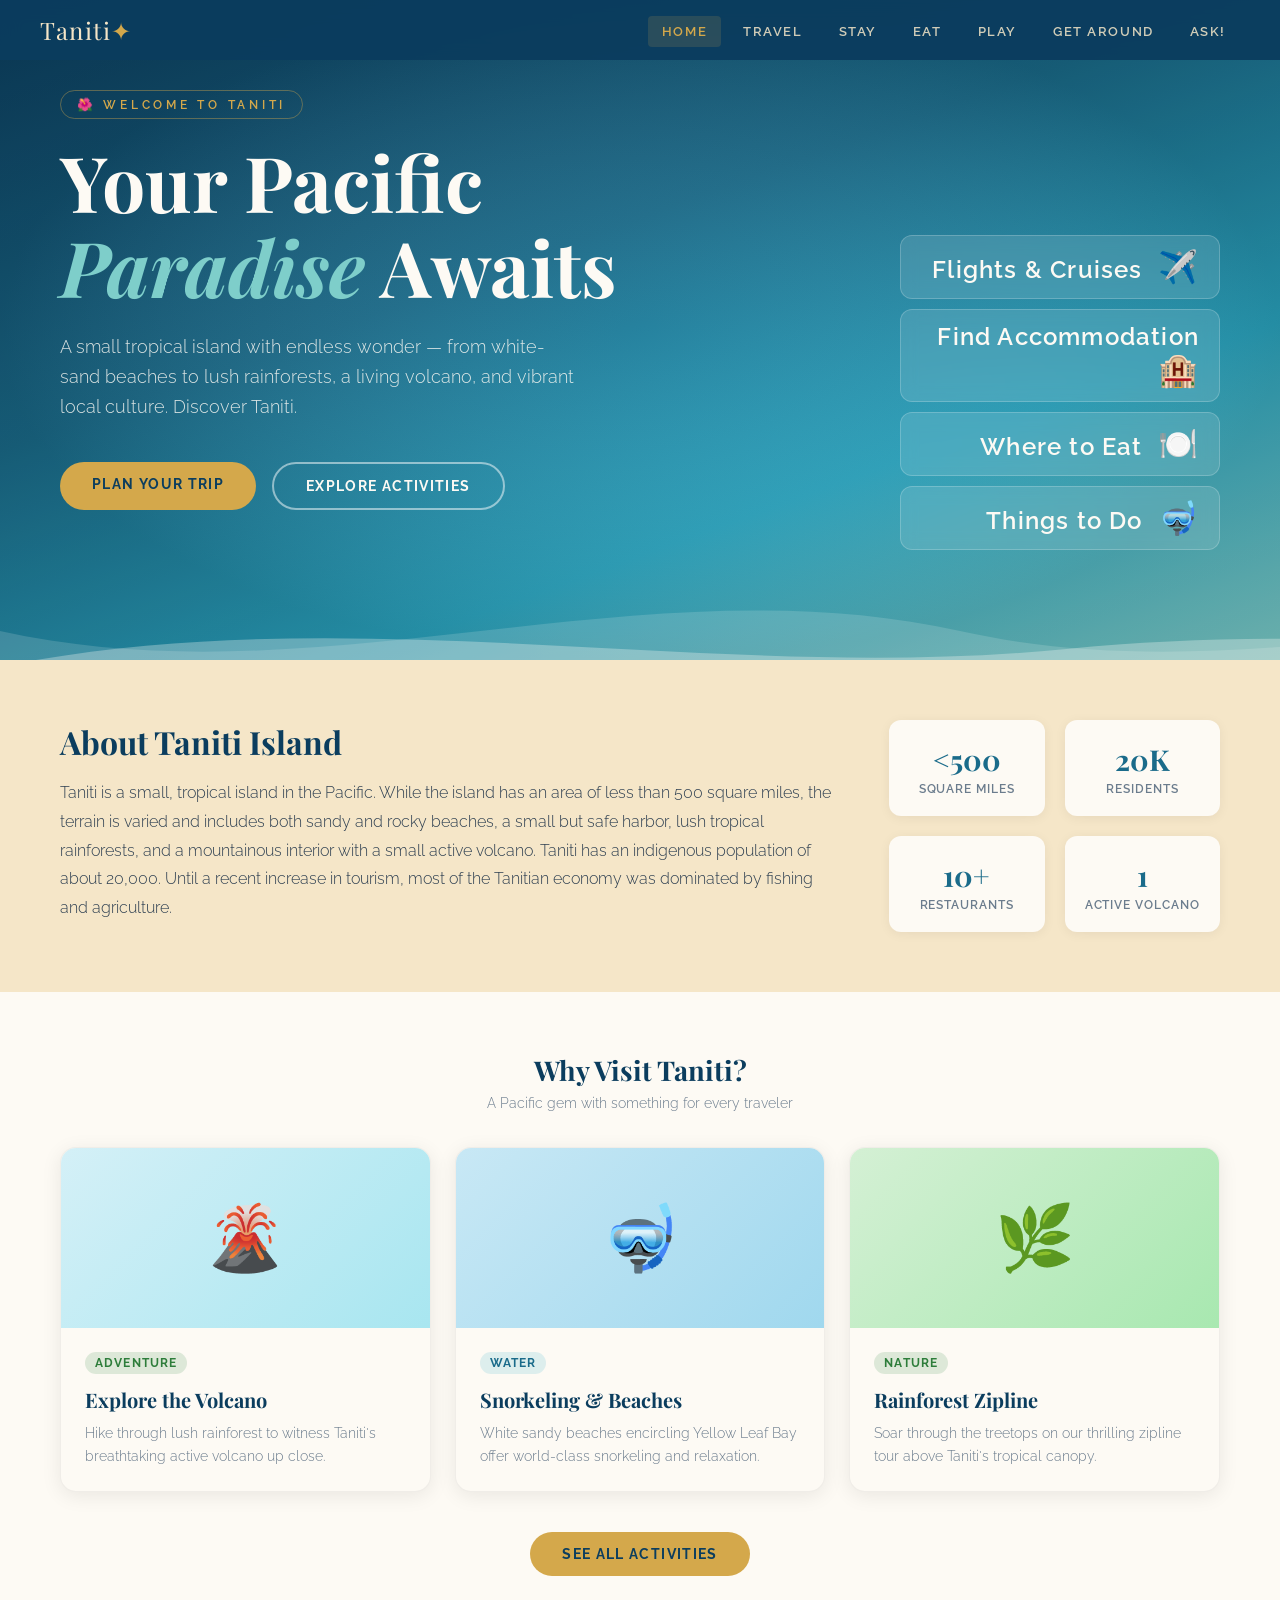
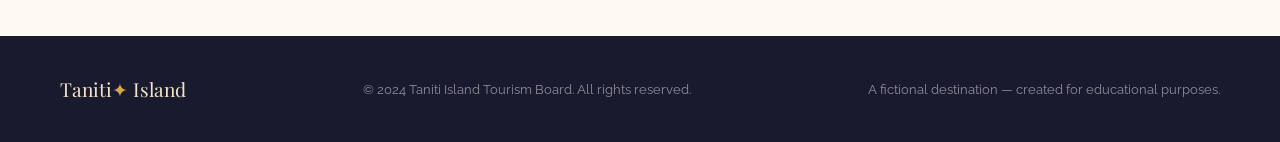
==== commit 3553eb6e: "fixed hyperlink underlines" ====
--- a/index.html
+++ b/index.html
@@ -73,33 +73,34 @@
     <h2 class="sub-heading" style="text-align:center; margin-bottom:6px;">Why Visit Taniti?</h2>
     <p class="sub-desc" style="text-align:center; margin-bottom:36px;">A Pacific gem with something for every traveler</p>
     <div class="card-grid">
-      <div class="card" onclick="showPage('play')">
+
+      <a class="card" href="play.html">
         <div class="card-img" style="background: linear-gradient(135deg,#d4f0f7,#a8e6f0);">🌋</div>
         <div class="card-body">
           <span class="card-tag tag-outdoor">Adventure</span>
           <h3>Explore the Volcano</h3>
           <p>Hike through lush rainforest to witness Taniti's breathtaking active volcano up close.</p>
         </div>
-      </div>
-      <div class="card" onclick="showPage('play')">
+      </a>
+      <a class="card" href="play.html">
         <div class="card-img" style="background: linear-gradient(135deg,#c8e8f5,#a0d8ee);">🤿</div>
         <div class="card-body">
           <span class="card-tag tag-water">Water</span>
           <h3>Snorkeling & Beaches</h3>
           <p>White sandy beaches encircling Yellow Leaf Bay offer world-class snorkeling and relaxation.</p>
         </div>
-      </div>
-      <div class="card" onclick="showPage('play')">
+      </a>
+      <a class="card" href="play.html" border-bottom="none">
         <div class="card-img" style="background: linear-gradient(135deg,#d4f0d4,#a8e8b0);">🌿</div>
         <div class="card-body">
           <span class="card-tag tag-outdoor">Nature</span>
           <h3>Rainforest Zipline</h3>
           <p>Soar through the treetops on our thrilling zipline tour above Taniti's tropical canopy.</p>
         </div>
-      </div>
+      </a>
     </div>
     <div style="text-align:center; margin-top:10px;">
-      <button class="btn btn-primary" onclick="showPage('play')">See All Activities</button>
+      <a class="btn btn-primary" href="play.html">See All Activities</a>
     </div>
   </section>
 
--- a/styles.css
+++ b/styles.css
@@ -13,10 +13,12 @@
     --dark: #1A1A2E;
     --text: #2C3E50;
     --light-text: #6B7C8D;
-    --nav-h: 70px;
+    --nav-h: 60px;
   }
 
   * { margin: 0; padding: 0; box-sizing: border-box; }
+
+
 
   html { scroll-behavior: smooth; }
 
@@ -44,6 +46,8 @@
 
   nav.scrolled { background: rgba(11, 61, 94, 1); }
 
+  a { text-decoration: none; }
+
   .nav-logo {
     font-family: 'Playfair Display', serif;
     font-size: 1.5rem;
@@ -117,7 +121,7 @@
 
   /* ===== HERO ===== */
   .hero {
-    min-height: calc(100vh - var(--nav-h));
+    min-height: calc(80vh - var(--nav-h));
     background: linear-gradient(160deg, var(--deep-ocean) 0%, var(--ocean) 40%, var(--lagoon) 70%, var(--seafoam) 100%);
     position: relative;
     display: flex;
@@ -207,6 +211,18 @@
   }
 
   .btn-primary {
+    display: inline-block;
+    padding: 14px 32px;
+    border-radius: 50px;
+    font-family: 'Raleway', sans-serif;
+    font-size: 0.85rem;
+    font-weight: 700;
+    letter-spacing: 0.1em;
+    text-transform: uppercase;
+    cursor: pointer;
+    border: none;
+    transition: all 0.3s;
+    text-decoration: none;
     background: var(--gold);
     color: var(--deep-ocean);
   }
@@ -227,6 +243,24 @@
     border-color: var(--white);
     background: rgba(255,255,255,0.1);
     transform: translateY(-2px);
+  }
+
+  .btn-secondary {
+    background: var(--light-text);
+    color: var(--white);
+    border: none;
+    padding: 10px 20px;
+    border-radius: 6px;
+    font-family: 'Raleway', sans-serif;
+    font-weight: 600;
+    font-size: 0.85rem;
+    cursor: pointer;
+    transition: all 0.2s;
+  }
+
+  .btn-secondary:hover {
+    background: #5a6c7d;
+    transform: translateY(-1px);
   }
 
   /* Quick nav cards on hero */
@@ -249,7 +283,7 @@
     cursor: pointer;
     transition: all 0.2s;
     text-align: right;
-    font-size: 0.85rem;
+    font-size: 1.5rem;
     font-weight: 600;
     letter-spacing: 0.05em;
   }
@@ -259,7 +293,12 @@
     transform: translateX(-4px);
   }
 
-  .quick-card .icon { font-size: 1.2rem; margin-left: 8px; }
+  .quick-card .icon { font-size: 2.0rem; margin-left: 8px; }
+    
+  @media (orientation: landscape) {
+    .quick-nav { width: 25vw; }
+    .quick-card { width: 100%; box-sizing: border-box; }
+  }
 
   /* ===== ABOUT STRIP ===== */
   .about-strip {
@@ -533,6 +572,119 @@
   }
 
   .btn-book:hover { background: #e8bb55; transform: translateY(-1px); }
+
+  /* ===== CONTACT FORM ===== */
+  .contact-form {
+    max-width: 500px;
+    margin: 0 auto;
+  }
+
+  .contact-form .form-group {
+    margin-bottom: 20px;
+  }
+
+  .contact-form .form-group label {
+    display: block;
+    font-size: 0.85rem;
+    font-weight: 600;
+    color: var(--text);
+    margin-bottom: 8px;
+    text-transform: none;
+    letter-spacing: normal;
+    opacity: 1;
+  }
+
+  .contact-form .form-group input,
+  .contact-form .form-group select,
+  .contact-form .form-group textarea {
+    width: 100%;
+    padding: 12px 16px;
+    border: 2px solid #e1e8ed;
+    border-radius: 8px;
+    background: var(--white);
+    color: var(--text);
+    font-family: 'Raleway', sans-serif;
+    font-size: 0.95rem;
+    outline: none;
+    transition: all 0.2s;
+    box-sizing: border-box;
+  }
+
+  .contact-form .form-group textarea {
+    resize: vertical;
+    min-height: 120px;
+    font-family: 'Raleway', sans-serif;
+  }
+
+  .contact-form .form-group input::placeholder,
+  .contact-form .form-group textarea::placeholder {
+    color: var(--light-text);
+    opacity: 0.7;
+  }
+
+  .contact-form .form-group input:focus,
+  .contact-form .form-group select:focus,
+  .contact-form .form-group textarea:focus {
+    border-color: var(--lagoon);
+    background: var(--white);
+    box-shadow: 0 0 0 3px rgba(42, 165, 192, 0.1);
+  }
+
+  .contact-form .form-group select {
+    cursor: pointer;
+  }
+
+  .contact-form .form-group select option {
+    background: var(--white);
+    color: var(--text);
+  }
+
+  /* ===== CONTACT INFO ===== */
+  .contact-info {
+    margin-top: 40px;
+    padding-top: 30px;
+    border-top: 1px solid #e1e8ed;
+  }
+
+  .contact-info h3 {
+    font-family: 'Playfair Display', serif;
+    color: var(--text);
+    margin-bottom: 20px;
+    font-size: 1.2rem;
+  }
+
+  .contact-methods {
+    display: grid;
+    grid-template-columns: repeat(auto-fit, minmax(200px, 1fr));
+    gap: 20px;
+  }
+
+  .contact-method {
+    display: flex;
+    align-items: center;
+    gap: 12px;
+    padding: 16px;
+    background: #f8f9fa;
+    border-radius: 8px;
+    border: 1px solid #e1e8ed;
+  }
+
+  .contact-icon {
+    font-size: 1.5rem;
+    opacity: 0.8;
+  }
+
+  .contact-method strong {
+    color: var(--text);
+    font-weight: 600;
+    font-size: 0.9rem;
+  }
+
+  .contact-method div {
+    color: var(--light-text);
+    font-size: 0.85rem;
+    line-height: 1.4;
+  }
 
   /* ===== TRANSPORT CARDS ===== */
   .transport-grid {
